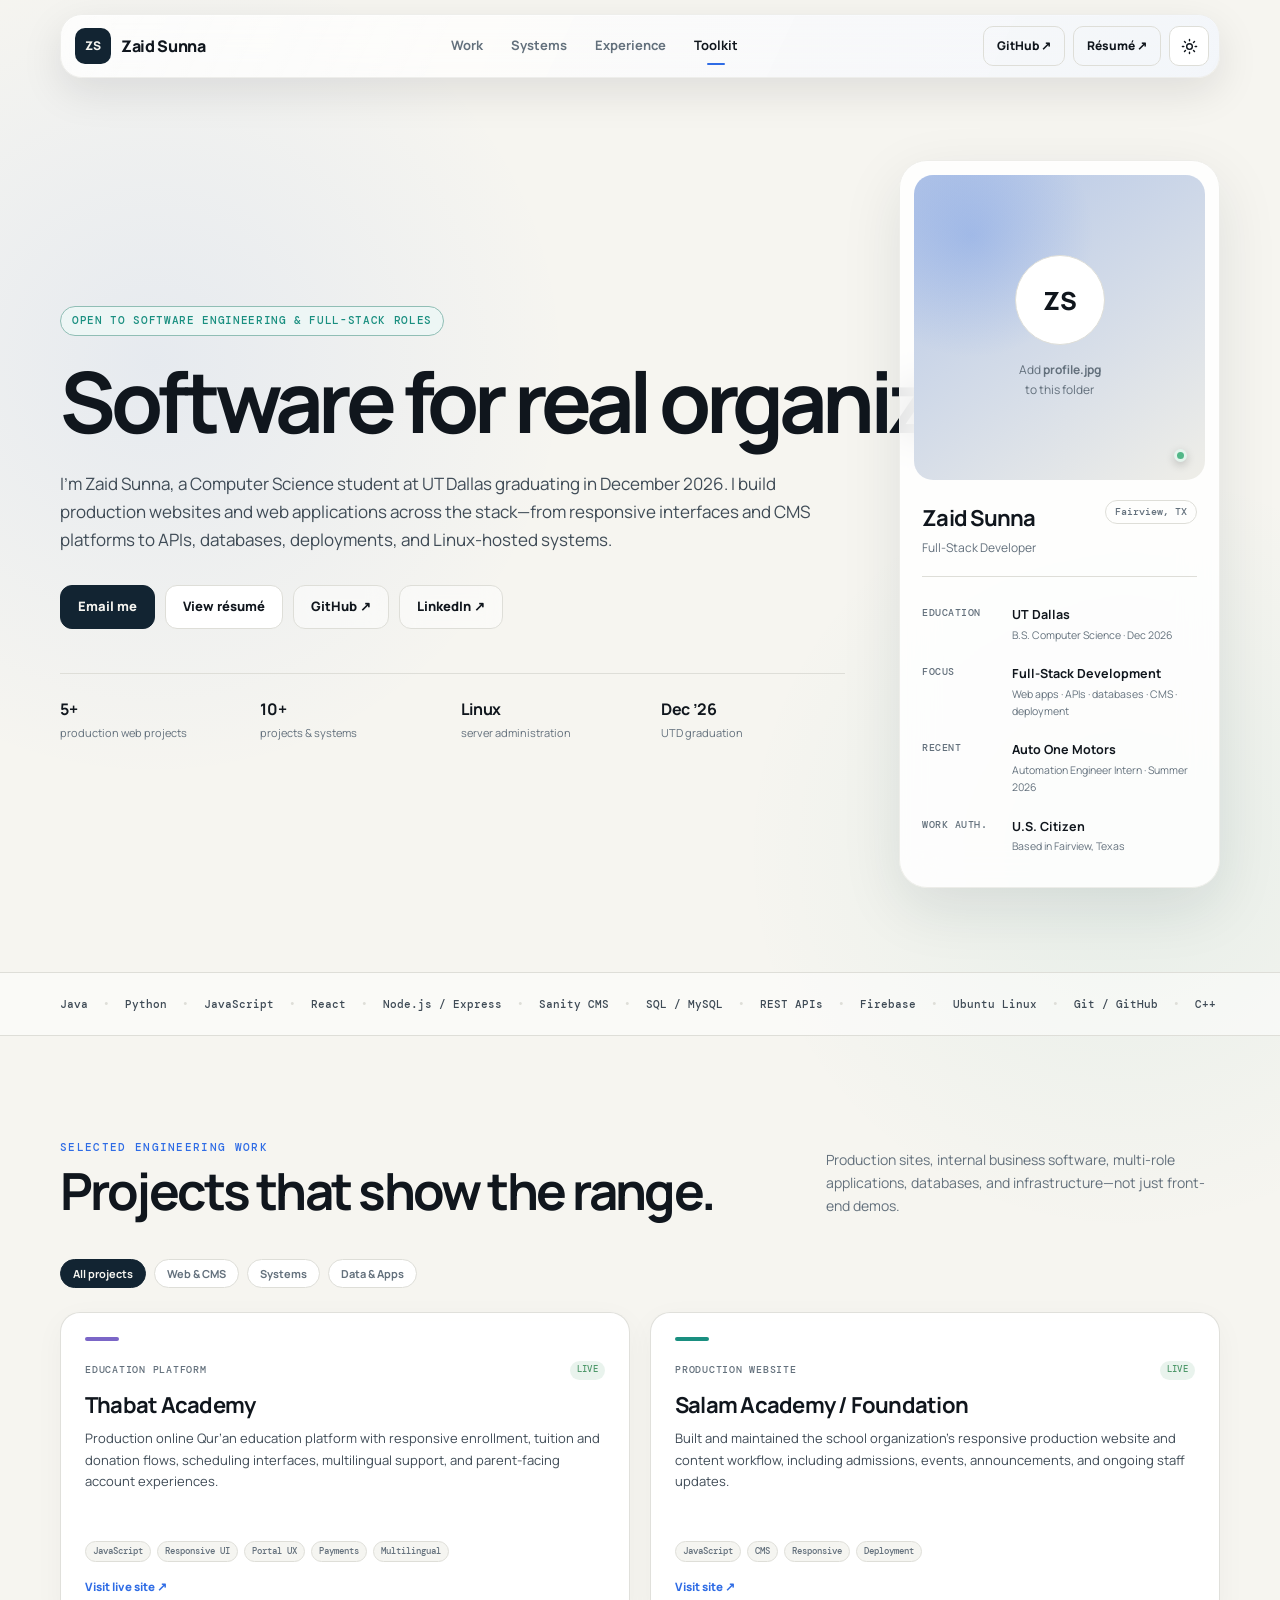
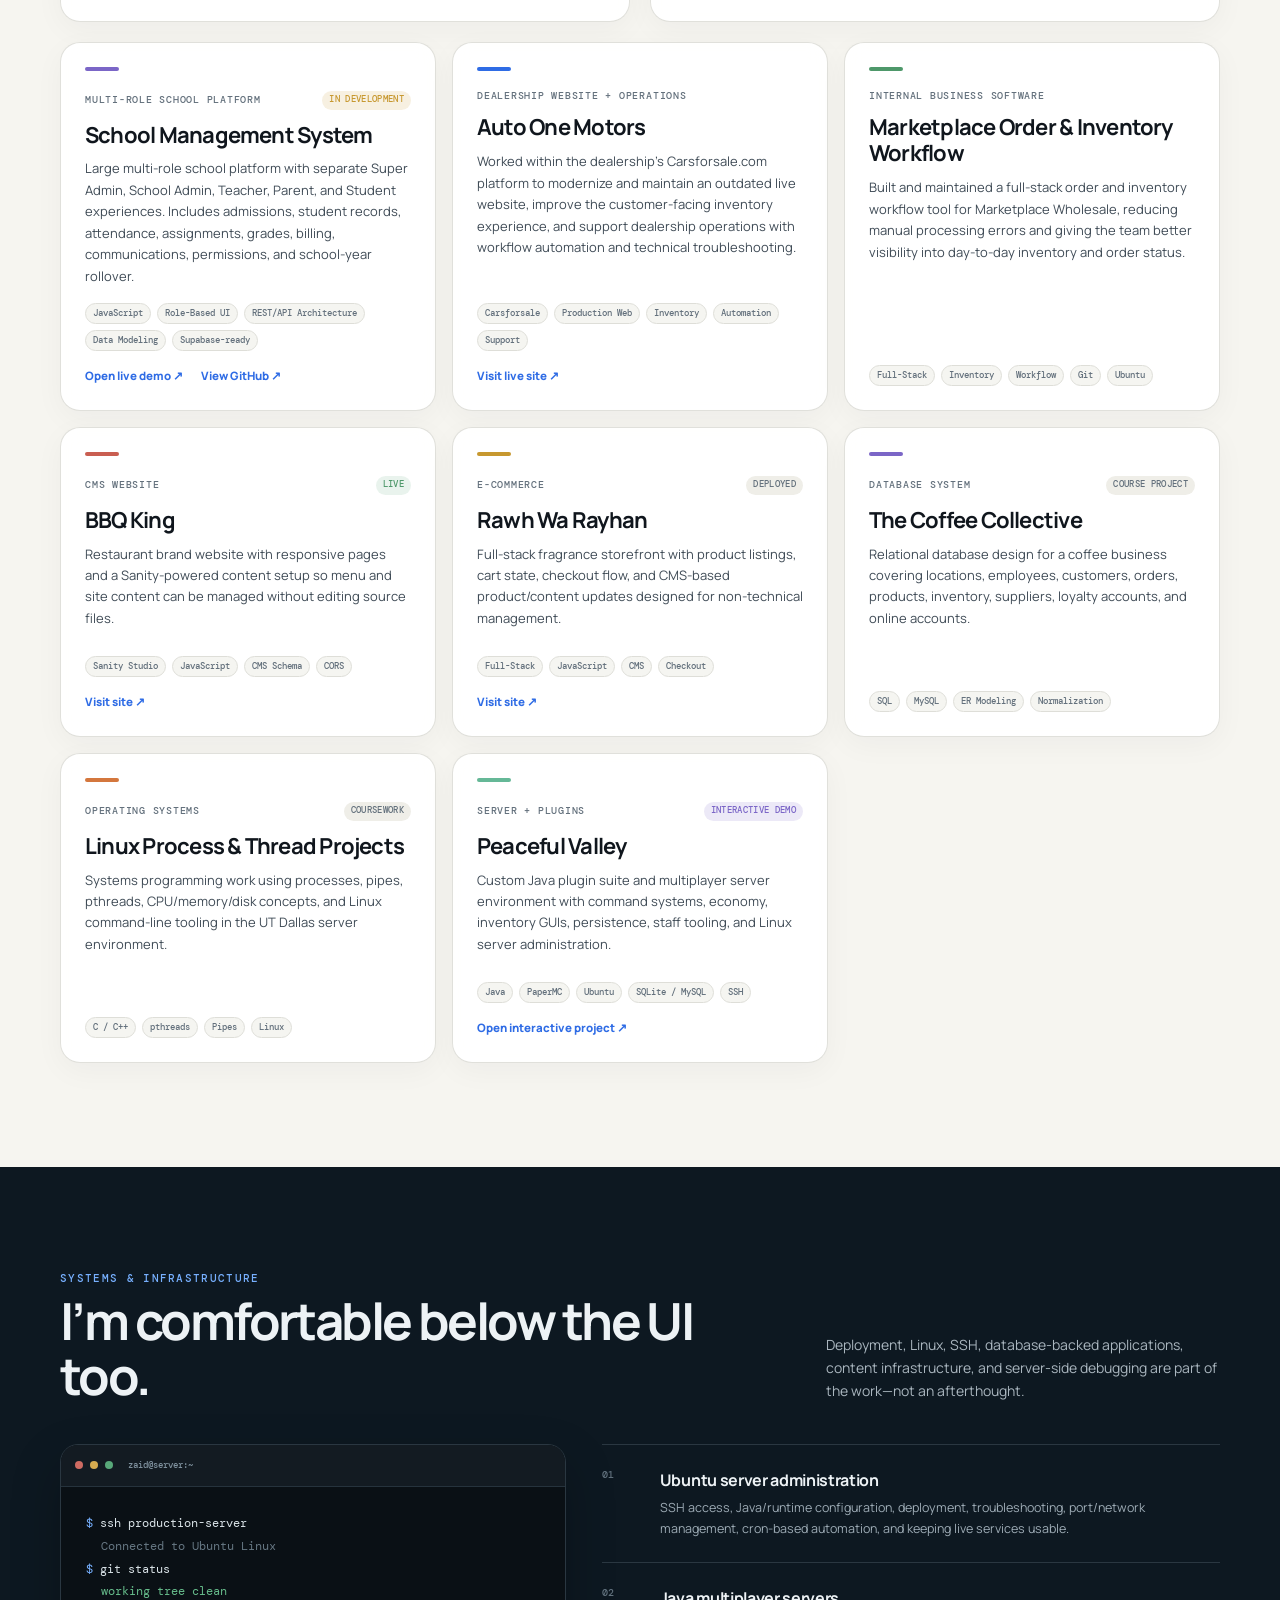
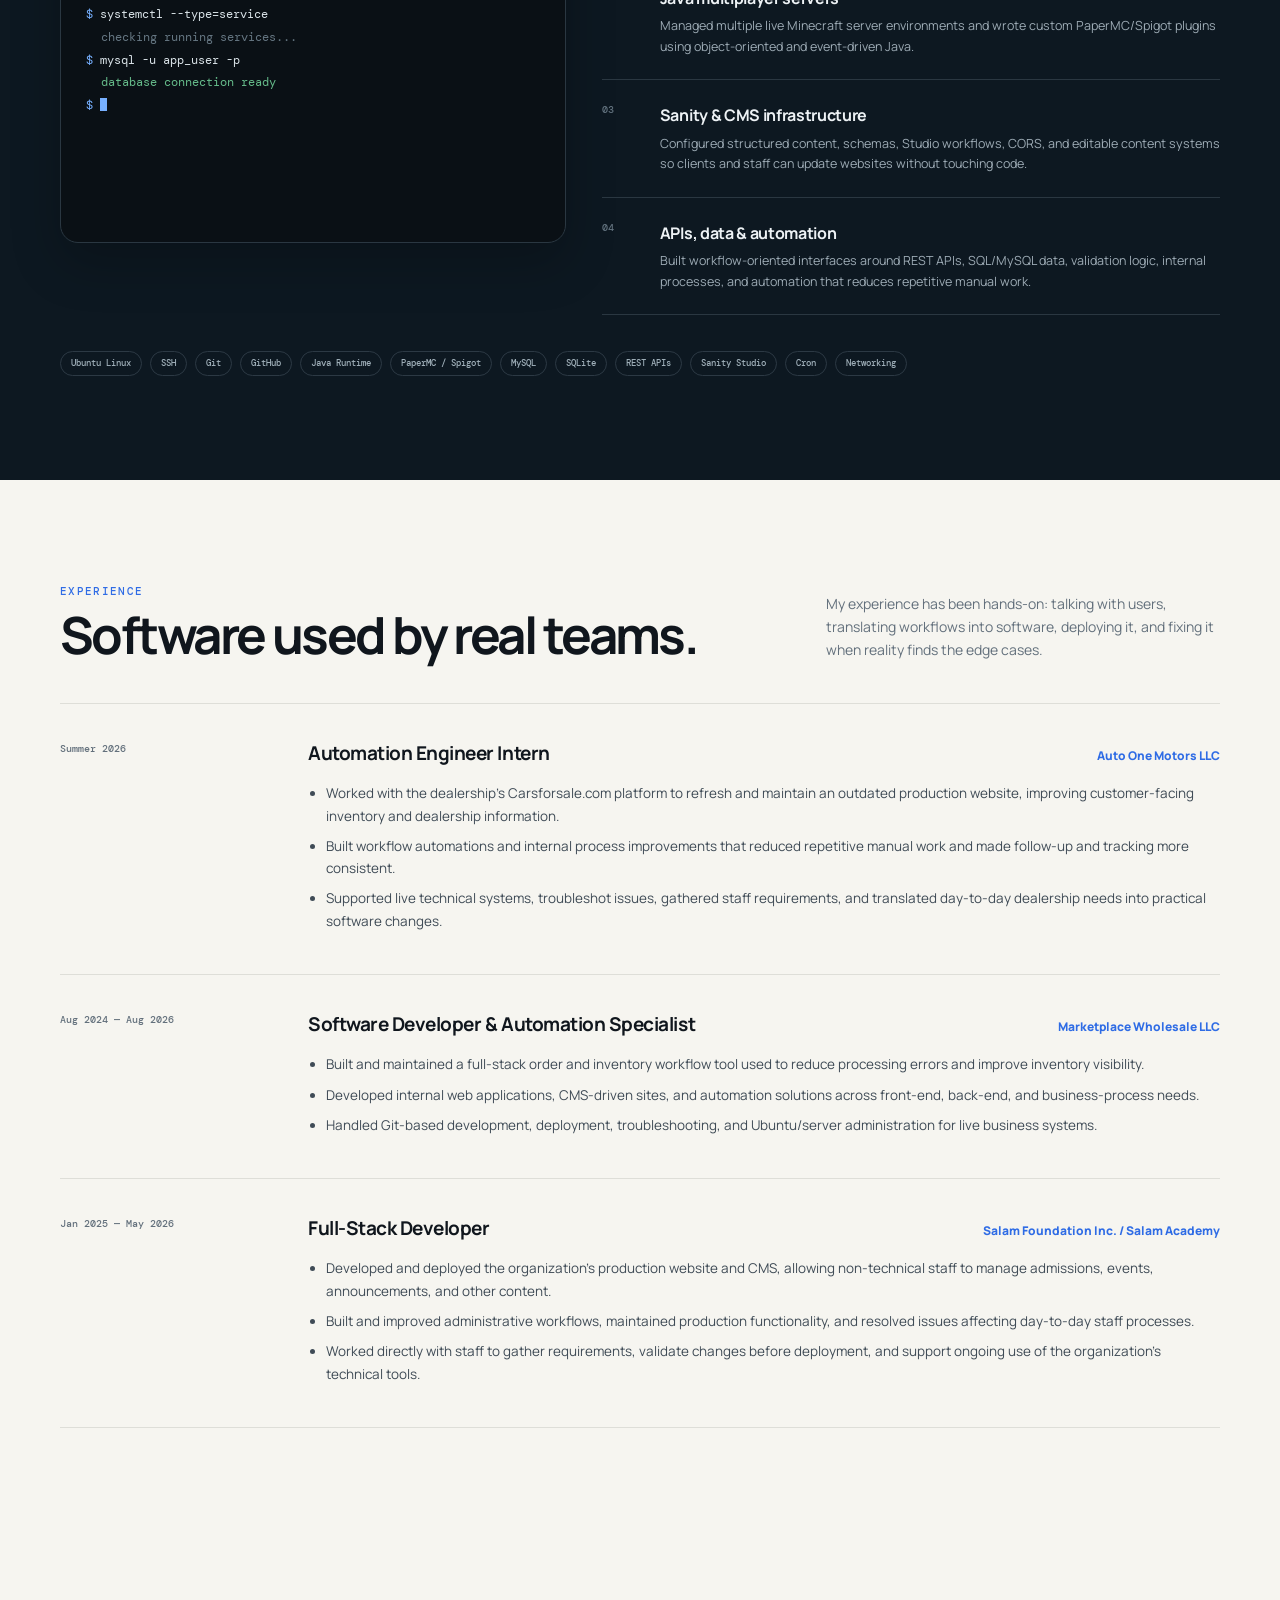
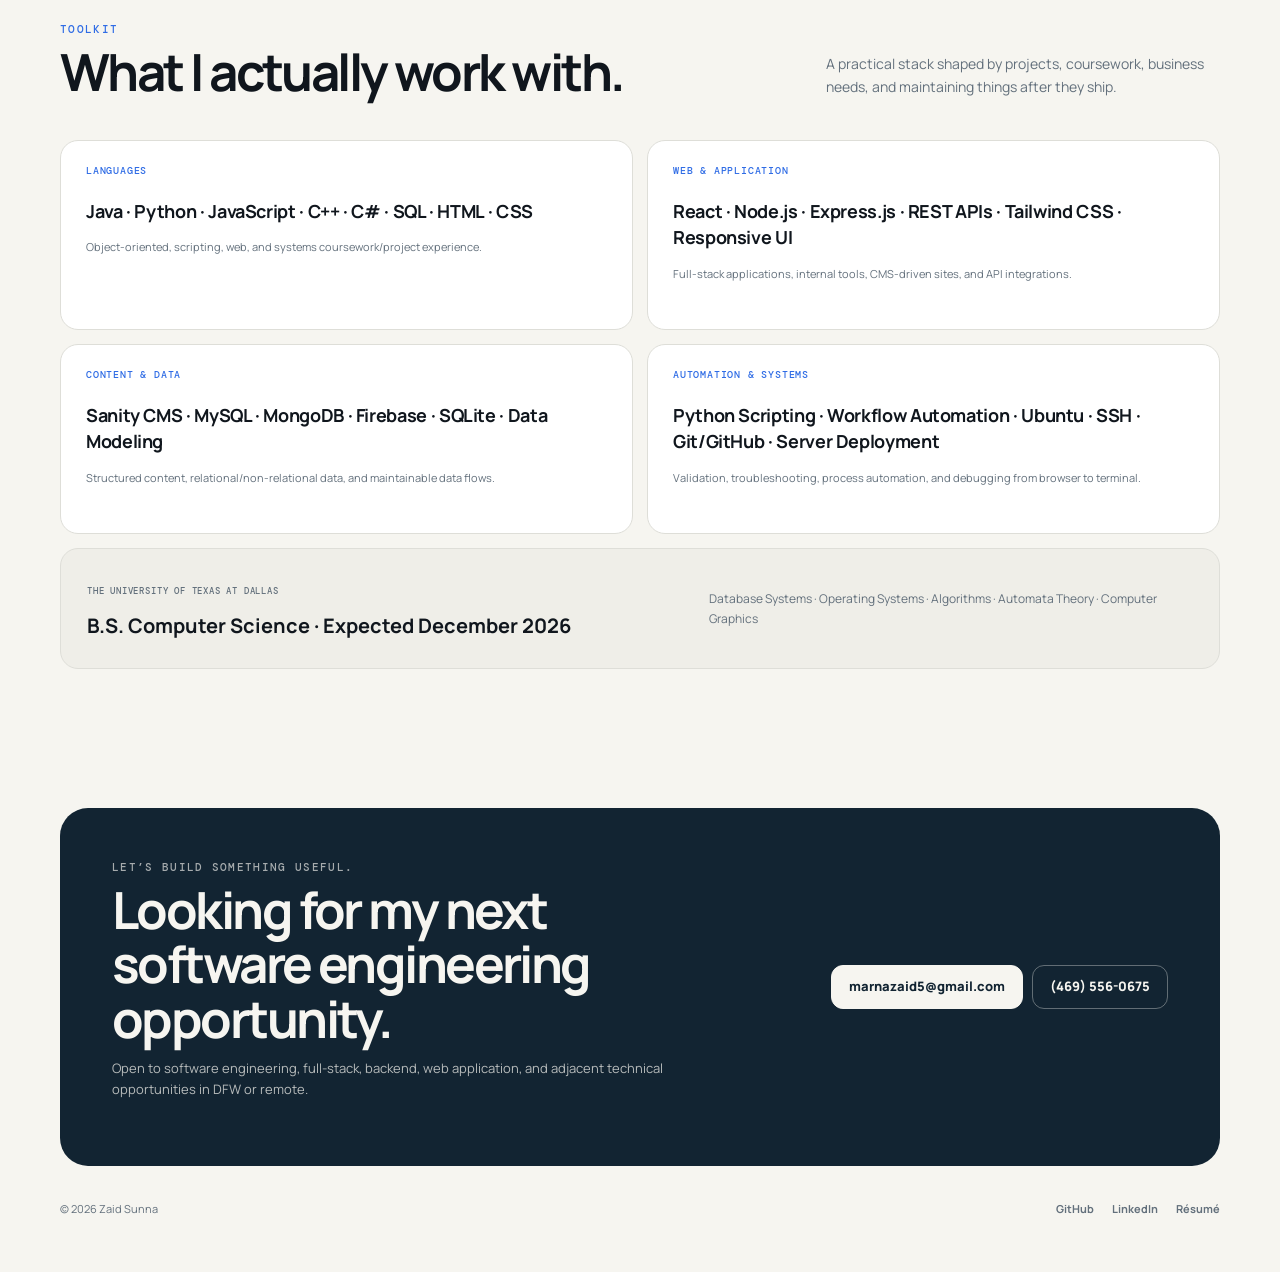
==== index.html @ 68e227d2 "Added pages" ====
<!DOCTYPE html>
<html lang="en">
<head>
  <meta charset="UTF-8">
  <meta name="viewport" content="width=device-width, initial-scale=1.0">
  <meta name="description" content="Portfolio of Zaid Sunna, a UT Dallas Computer Science student and full-stack developer building production websites, web applications, APIs, databases, and server-backed systems.">
  <meta name="theme-color" content="#0f1720">
  <title>Zaid Sunna — Full-Stack Developer</title>
  <link rel="icon" href="favicon.svg" type="image/svg+xml">

  <link rel="preconnect" href="https://fonts.googleapis.com">
  <link rel="preconnect" href="https://fonts.gstatic.com" crossorigin>
  <link href="https://fonts.googleapis.com/css2?family=DM+Mono:wght@400;500&family=Manrope:wght@400;500;600;700;800&display=swap" rel="stylesheet">
  <link rel="stylesheet" href="styles.css">

  <script>
    (function () {
      try {
        var savedTheme = localStorage.getItem('zaid-portfolio-theme');
        var theme = savedTheme || (window.matchMedia('(prefers-color-scheme: dark)').matches ? 'dark' : 'light');
        document.documentElement.setAttribute('data-theme', theme);
      } catch (e) {}
    })();
  </script>
</head>
<body>
  <a class="skip-link" href="#main">Skip to content</a>

  <nav class="site-nav" aria-label="Primary navigation">
    <div class="nav-shell">
      <a class="brand" href="#top" aria-label="Zaid Sunna home">
        <span class="brand-mark">ZS</span>
        <span>Zaid Sunna</span>
      </a>

      <div class="nav-links" id="navLinks">
        <a href="#work" data-section="work">Work</a>
        <a href="#systems" data-section="systems">Systems</a>
        <a href="#experience" data-section="experience">Experience</a>
        <a href="#toolkit" data-section="toolkit">Toolkit</a>
      </div>

      <div class="nav-actions">
        <a class="nav-github" href="https://github.com/ZaidSu" target="_blank" rel="noopener">GitHub ↗</a>
        <a class="nav-resume" href="Zaid_Sunna_Resume.pdf" target="_blank" rel="noopener">Résumé ↗</a>
        <button class="theme-toggle" id="themeToggle" aria-label="Toggle dark mode">
          <svg class="icon-sun" viewBox="0 0 24 24" aria-hidden="true"><circle cx="12" cy="12" r="4"></circle><path d="M12 2v2M12 20v2M4.93 4.93l1.41 1.41M17.66 17.66l1.41 1.41M2 12h2M20 12h2M4.93 19.07l1.41-1.41M17.66 6.34l1.41-1.41"></path></svg>
          <svg class="icon-moon" viewBox="0 0 24 24" aria-hidden="true"><path d="M21 12.79A9 9 0 1 1 11.21 3 7 7 0 0 0 21 12.79z"></path></svg>
        </button>
        <button class="menu-toggle" id="menuToggle" aria-label="Open menu" aria-expanded="false">
          <span></span><span></span><span></span>
        </button>
      </div>
    </div>

    <div class="mobile-menu" id="mobileMenu">
      <a href="#work">Work</a>
      <a href="#systems">Systems</a>
      <a href="#experience">Experience</a>
      <a href="#toolkit">Toolkit</a>
      <a href="https://github.com/ZaidSu" target="_blank" rel="noopener">GitHub ↗</a>
      <a href="Zaid_Sunna_Resume.pdf" target="_blank" rel="noopener">Résumé ↗</a>
    </div>
  </nav>

  <main id="main">
    <header class="hero page-shell" id="top">
      <div class="hero-copy">
        <div class="availability reveal">Open to software engineering &amp; full-stack roles</div>
        <h1 class="reveal hero-title-compact">Software for real organizations.</h1>
        <p class="hero-lead reveal">
          I’m Zaid Sunna, a Computer Science student at UT Dallas graduating in December 2026. I build production websites and web applications across the stack—from responsive interfaces and CMS platforms to APIs, databases, deployments, and Linux-hosted systems.
        </p>

        <div class="hero-actions reveal">
          <a class="button button-primary" href="mailto:marnazaid5@gmail.com">Email me</a>
          <a class="button" href="Zaid_Sunna_Resume.pdf" target="_blank" rel="noopener">View résumé</a>
          <a class="button button-quiet" href="https://github.com/ZaidSu" target="_blank" rel="noopener">GitHub ↗</a>
          <a class="button button-quiet" href="https://www.linkedin.com/in/zaid-sunna-9225b8255" target="_blank" rel="noopener">LinkedIn ↗</a>
        </div>

        <div class="hero-metrics reveal">
          <div><strong>5+</strong><span>production web projects</span></div>
          <div><strong>10+</strong><span>projects &amp; systems</span></div>
          <div><strong>Linux</strong><span>server administration</span></div>
          <div><strong>Dec ’26</strong><span>UTD graduation</span></div>
        </div>
      </div>

      <aside class="hero-card reveal-up" aria-label="Profile summary">
        <div class="profile-photo-wrap">
          <img class="profile-photo" src="profile.jpg" alt="Portrait of Zaid Sunna" onerror="this.style.display='none'; document.getElementById('photoPlaceholder').style.display='flex';">
          <div class="photo-placeholder" id="photoPlaceholder">
            <span class="photo-initials">ZS</span>
            <span>Add <strong>profile.jpg</strong><br>to this folder</span>
          </div>
          <span class="photo-status" aria-hidden="true"></span>
        </div>

        <div class="profile-meta">
          <div class="profile-name-row">
            <div>
              <h2>Zaid Sunna</h2>
              <p>Full-Stack Developer</p>
            </div>
            <span class="location-pill">Fairview, TX</span>
          </div>

          <div class="profile-rule"></div>

          <div class="profile-item">
            <span class="profile-label">Education</span>
            <div><strong>UT Dallas</strong><small>B.S. Computer Science · Dec 2026</small></div>
          </div>
          <div class="profile-item">
            <span class="profile-label">Focus</span>
            <div><strong>Full-Stack Development</strong><small>Web apps · APIs · databases · CMS · deployment</small></div>
          </div>
          <div class="profile-item">
            <span class="profile-label">Recent</span>
            <div><strong>Auto One Motors</strong><small>Automation Engineer Intern · Summer 2026</small></div>
          </div>
          <div class="profile-item">
            <span class="profile-label">Work auth.</span>
            <div><strong>U.S. Citizen</strong><small>Based in Fairview, Texas</small></div>
          </div>
        </div>
      </aside>
    </header>

    <section class="stack-strip" aria-label="Technical stack">
      <div class="stack-track">
        <span>Java</span><i>•</i><span>Python</span><i>•</i><span>JavaScript</span><i>•</i><span>React</span><i>•</i><span>Node.js / Express</span><i>•</i><span>Sanity CMS</span><i>•</i><span>SQL / MySQL</span><i>•</i><span>REST APIs</span><i>•</i><span>Firebase</span><i>•</i><span>Ubuntu Linux</span><i>•</i><span>Git / GitHub</span><i>•</i><span>C++</span>
      </div>
    </section>

    <section class="section page-shell" id="work">
      <div class="section-heading reveal">
        <div>
          <p class="eyebrow">Selected engineering work</p>
          <h2>Projects that show the range.</h2>
        </div>
        <p>Production sites, internal business software, multi-role applications, databases, and infrastructure—not just front-end demos.</p>
      </div>

      <div class="filter-row reveal" aria-label="Project filters">
        <button class="filter-button active" data-filter="all">All projects</button>
        <button class="filter-button" data-filter="web">Web &amp; CMS</button>
        <button class="filter-button" data-filter="systems">Systems</button>
        <button class="filter-button" data-filter="data">Data &amp; Apps</button>
      </div>

      <div class="featured-grid">
        <article class="project-card reveal-up" data-category="web data">
          <div class="card-accent accent-purple"></div>
          <div class="project-topline"><span class="project-type">EDUCATION PLATFORM</span><span class="status status-live">LIVE</span></div>
          <h3>Thabat Academy</h3>
          <p>Production online Qur’an education platform with responsive enrollment, tuition and donation flows, scheduling interfaces, multilingual support, and parent-facing account experiences.</p>
          <div class="project-tags"><span>JavaScript</span><span>Responsive UI</span><span>Portal UX</span><span>Payments</span><span>Multilingual</span></div>
          <a class="project-link" href="https://www.thabatacademy.com" target="_blank" rel="noopener">Visit live site ↗</a>
        </article>

        <article class="project-card reveal-up" data-category="web">
          <div class="card-accent accent-teal"></div>
          <div class="project-topline"><span class="project-type">PRODUCTION WEBSITE</span><span class="status status-live">LIVE</span></div>
          <h3>Salam Academy / Foundation</h3>
          <p>Built and maintained the school organization’s responsive production website and content workflow, including admissions, events, announcements, and ongoing staff updates.</p>
          <div class="project-tags"><span>JavaScript</span><span>CMS</span><span>Responsive</span><span>Deployment</span></div>
          <a class="project-link" href="https://www.salamfoundation.us" target="_blank" rel="noopener">Visit site ↗</a>
        </article>
      </div>

      <div class="project-grid" id="projectGrid">
        <article class="project-card reveal-up" data-category="web data">
          <div class="card-accent accent-purple"></div>
          <div class="project-topline"><span class="project-type">MULTI-ROLE SCHOOL PLATFORM</span><span class="status status-build">IN DEVELOPMENT</span></div>
          <h3>School Management System</h3>
          <p>Large multi-role school platform with separate Super Admin, School Admin, Teacher, Parent, and Student experiences. Includes admissions, student records, attendance, assignments, grades, billing, communications, permissions, and school-year rollover.</p>
          <div class="project-tags"><span>JavaScript</span><span>Role-Based UI</span><span>REST/API Architecture</span><span>Data Modeling</span><span>Supabase-ready</span></div>
          <div class="project-links-inline">
            <a class="project-link" href="https://sms-topaz-eight.vercel.app/#home" target="_blank" rel="noopener">Open live demo ↗</a>
            <a class="project-link" href="https://github.com/ZaidSu/SMS" target="_blank" rel="noopener">View GitHub ↗</a>
          </div>
        </article>

        <article class="project-card reveal-up" data-category="web data">
          <div class="card-accent accent-blue"></div>
          <div class="project-topline"><span class="project-type">DEALERSHIP WEBSITE + OPERATIONS</span></div>
          <h3>Auto One Motors</h3>
          <p>Worked within the dealership’s Carsforsale.com platform to modernize and maintain an outdated live website, improve the customer-facing inventory experience, and support dealership operations with workflow automation and technical troubleshooting.</p>
          <div class="project-tags"><span>Carsforsale</span><span>Production Web</span><span>Inventory</span><span>Automation</span><span>Support</span></div>
          <a class="project-link" href="https://www.autoonemotorstx.com/" target="_blank" rel="noopener">Visit live site ↗</a>
        </article>

        <article class="project-card reveal-up" data-category="web data systems">
          <div class="card-accent accent-green"></div>
          <div class="project-topline"><span class="project-type">INTERNAL BUSINESS SOFTWARE</span></div>
          <h3>Marketplace Order &amp; Inventory Workflow</h3>
          <p>Built and maintained a full-stack order and inventory workflow tool for Marketplace Wholesale, reducing manual processing errors and giving the team better visibility into day-to-day inventory and order status.</p>
          <div class="project-tags"><span>Full-Stack</span><span>Inventory</span><span>Workflow</span><span>Git</span><span>Ubuntu</span></div>
        </article>

        <article class="project-card reveal-up" data-category="web">
          <div class="card-accent accent-red"></div>
          <div class="project-topline"><span class="project-type">CMS WEBSITE</span><span class="status status-live">LIVE</span></div>
          <h3>BBQ King</h3>
          <p>Restaurant brand website with responsive pages and a Sanity-powered content setup so menu and site content can be managed without editing source files.</p>
          <div class="project-tags"><span>Sanity Studio</span><span>JavaScript</span><span>CMS Schema</span><span>CORS</span></div>
          <a class="project-link" href="https://www.bbqking.net" target="_blank" rel="noopener">Visit site ↗</a>
        </article>

        <article class="project-card reveal-up" data-category="web data">
          <div class="card-accent accent-gold"></div>
          <div class="project-topline"><span class="project-type">E-COMMERCE</span><span class="status">DEPLOYED</span></div>
          <h3>Rawh Wa Rayhan</h3>
          <p>Full-stack fragrance storefront with product listings, cart state, checkout flow, and CMS-based product/content updates designed for non-technical management.</p>
          <div class="project-tags"><span>Full-Stack</span><span>JavaScript</span><span>CMS</span><span>Checkout</span></div>
          <a class="project-link" href="https://www.rawhwarayhan.com" target="_blank" rel="noopener">Visit site ↗</a>
        </article>

        <article class="project-card reveal-up" data-category="data">
          <div class="card-accent accent-purple"></div>
          <div class="project-topline"><span class="project-type">DATABASE SYSTEM</span><span class="status">COURSE PROJECT</span></div>
          <h3>The Coffee Collective</h3>
          <p>Relational database design for a coffee business covering locations, employees, customers, orders, products, inventory, suppliers, loyalty accounts, and online accounts.</p>
          <div class="project-tags"><span>SQL</span><span>MySQL</span><span>ER Modeling</span><span>Normalization</span></div>
        </article>

        <article class="project-card reveal-up" data-category="systems">
          <div class="card-accent accent-orange"></div>
          <div class="project-topline"><span class="project-type">OPERATING SYSTEMS</span><span class="status">COURSEWORK</span></div>
          <h3>Linux Process &amp; Thread Projects</h3>
          <p>Systems programming work using processes, pipes, pthreads, CPU/memory/disk concepts, and Linux command-line tooling in the UT Dallas server environment.</p>
          <div class="project-tags"><span>C / C++</span><span>pthreads</span><span>Pipes</span><span>Linux</span></div>
        </article>

        <article class="project-card reveal-up" data-category="systems">
          <div class="card-accent accent-mint"></div>
          <div class="project-topline"><span class="project-type">SERVER + PLUGINS</span><span class="status status-demo">INTERACTIVE DEMO</span></div>
          <h3>Peaceful Valley</h3>
          <p>Custom Java plugin suite and multiplayer server environment with command systems, economy, inventory GUIs, persistence, staff tooling, and Linux server administration.</p>
          <div class="project-tags"><span>Java</span><span>PaperMC</span><span>Ubuntu</span><span>SQLite / MySQL</span><span>SSH</span></div>
          <a class="project-link" href="peaceful-valley.html">Open interactive project ↗</a>
        </article>
      </div>
    </section>

    <section class="section systems-section" id="systems">
      <div class="page-shell">
        <div class="section-heading inverse reveal">
          <div>
            <p class="eyebrow">Systems &amp; infrastructure</p>
            <h2>I’m comfortable below the UI too.</h2>
          </div>
          <p>Deployment, Linux, SSH, database-backed applications, content infrastructure, and server-side debugging are part of the work—not an afterthought.</p>
        </div>

        <div class="systems-layout">
          <div class="terminal-card reveal-up" aria-label="Example server workflow">
            <div class="terminal-top"><span></span><span></span><span></span><b>zaid@server:~</b></div>
            <div class="terminal-body">
              <p><em>$</em> ssh production-server</p>
              <p class="terminal-dim">Connected to Ubuntu Linux</p>
              <p><em>$</em> git status</p>
              <p class="terminal-good">working tree clean</p>
              <p><em>$</em> systemctl --type=service</p>
              <p class="terminal-dim">checking running services...</p>
              <p><em>$</em> mysql -u app_user -p</p>
              <p class="terminal-good">database connection ready</p>
              <p><em>$</em> <span class="cursor"></span></p>
            </div>
          </div>

          <div class="system-list">
            <article class="system-row reveal-up">
              <span class="system-number">01</span>
              <div><h3>Ubuntu server administration</h3><p>SSH access, Java/runtime configuration, deployment, troubleshooting, port/network management, cron-based automation, and keeping live services usable.</p></div>
            </article>
            <article class="system-row reveal-up">
              <span class="system-number">02</span>
              <div><h3>Java multiplayer servers</h3><p>Managed multiple live Minecraft server environments and wrote custom PaperMC/Spigot plugins using object-oriented and event-driven Java.</p></div>
            </article>
            <article class="system-row reveal-up">
              <span class="system-number">03</span>
              <div><h3>Sanity &amp; CMS infrastructure</h3><p>Configured structured content, schemas, Studio workflows, CORS, and editable content systems so clients and staff can update websites without touching code.</p></div>
            </article>
            <article class="system-row reveal-up">
              <span class="system-number">04</span>
              <div><h3>APIs, data &amp; automation</h3><p>Built workflow-oriented interfaces around REST APIs, SQL/MySQL data, validation logic, internal processes, and automation that reduces repetitive manual work.</p></div>
            </article>
          </div>
        </div>

        <div class="server-chips reveal">
          <span>Ubuntu Linux</span><span>SSH</span><span>Git</span><span>GitHub</span><span>Java Runtime</span><span>PaperMC / Spigot</span><span>MySQL</span><span>SQLite</span><span>REST APIs</span><span>Sanity Studio</span><span>Cron</span><span>Networking</span>
        </div>
      </div>
    </section>

    <section class="section page-shell" id="experience">
      <div class="section-heading reveal">
        <div>
          <p class="eyebrow">Experience</p>
          <h2>Software used by real teams.</h2>
        </div>
        <p>My experience has been hands-on: talking with users, translating workflows into software, deploying it, and fixing it when reality finds the edge cases.</p>
      </div>

      <div class="timeline">
        <article class="timeline-item reveal-up">
          <div class="timeline-date">Summer 2026</div>
          <div class="timeline-content">
            <div class="timeline-head"><h3>Automation Engineer Intern</h3><span>Auto One Motors LLC</span></div>
            <ul>
              <li>Worked with the dealership’s Carsforsale.com platform to refresh and maintain an outdated production website, improving customer-facing inventory and dealership information.</li>
              <li>Built workflow automations and internal process improvements that reduced repetitive manual work and made follow-up and tracking more consistent.</li>
              <li>Supported live technical systems, troubleshot issues, gathered staff requirements, and translated day-to-day dealership needs into practical software changes.</li>
            </ul>
          </div>
        </article>

        <article class="timeline-item reveal-up">
          <div class="timeline-date">Aug 2024 — Aug 2026</div>
          <div class="timeline-content">
            <div class="timeline-head"><h3>Software Developer &amp; Automation Specialist</h3><span>Marketplace Wholesale LLC</span></div>
            <ul>
              <li>Built and maintained a full-stack order and inventory workflow tool used to reduce processing errors and improve inventory visibility.</li>
              <li>Developed internal web applications, CMS-driven sites, and automation solutions across front-end, back-end, and business-process needs.</li>
              <li>Handled Git-based development, deployment, troubleshooting, and Ubuntu/server administration for live business systems.</li>
            </ul>
          </div>
        </article>

        <article class="timeline-item reveal-up">
          <div class="timeline-date">Jan 2025 — May 2026</div>
          <div class="timeline-content">
            <div class="timeline-head"><h3>Full-Stack Developer</h3><span>Salam Foundation Inc. / Salam Academy</span></div>
            <ul>
              <li>Developed and deployed the organization’s production website and CMS, allowing non-technical staff to manage admissions, events, announcements, and other content.</li>
              <li>Built and improved administrative workflows, maintained production functionality, and resolved issues affecting day-to-day staff processes.</li>
              <li>Worked directly with staff to gather requirements, validate changes before deployment, and support ongoing use of the organization’s technical tools.</li>
            </ul>
          </div>
        </article>
      </div>
    </section>

    <section class="section toolkit-section page-shell" id="toolkit">
      <div class="section-heading reveal">
        <div>
          <p class="eyebrow">Toolkit</p>
          <h2>What I actually work with.</h2>
        </div>
        <p>A practical stack shaped by projects, coursework, business needs, and maintaining things after they ship.</p>
      </div>

      <div class="toolkit-grid">
        <article class="toolkit-card reveal-up">
          <p>Languages</p>
          <h3>Java · Python · JavaScript · C++ · C# · SQL · HTML · CSS</h3>
          <small>Object-oriented, scripting, web, and systems coursework/project experience.</small>
        </article>
        <article class="toolkit-card reveal-up">
          <p>Web &amp; application</p>
          <h3>React · Node.js · Express.js · REST APIs · Tailwind CSS · Responsive UI</h3>
          <small>Full-stack applications, internal tools, CMS-driven sites, and API integrations.</small>
        </article>
        <article class="toolkit-card reveal-up">
          <p>Content &amp; data</p>
          <h3>Sanity CMS · MySQL · MongoDB · Firebase · SQLite · Data Modeling</h3>
          <small>Structured content, relational/non-relational data, and maintainable data flows.</small>
        </article>
        <article class="toolkit-card reveal-up">
          <p>Automation &amp; systems</p>
          <h3>Python Scripting · Workflow Automation · Ubuntu · SSH · Git/GitHub · Server Deployment</h3>
          <small>Validation, troubleshooting, process automation, and debugging from browser to terminal.</small>
        </article>
      </div>

      <div class="education-band reveal-up">
        <div>
          <span class="education-kicker">THE UNIVERSITY OF TEXAS AT DALLAS</span>
          <h3>B.S. Computer Science · Expected December 2026</h3>
        </div>
        <p>Database Systems · Operating Systems · Algorithms · Automata Theory · Computer Graphics</p>
      </div>
    </section>

    <section class="contact-section">
      <div class="page-shell contact-shell reveal-up">
        <div>
          <p class="eyebrow">Let’s build something useful.</p>
          <h2>Looking for my next software engineering opportunity.</h2>
          <p>Open to software engineering, full-stack, backend, web application, and adjacent technical opportunities in DFW or remote.</p>
        </div>
        <div class="contact-actions">
          <a class="button button-light" href="mailto:marnazaid5@gmail.com">marnazaid5@gmail.com</a>
          <a class="button button-outline-light" href="tel:+14695560675">(469) 556-0675</a>
        </div>
      </div>
    </section>
  </main>

  <footer class="site-footer page-shell">
    <span>© <span id="currentYear">2026</span> Zaid Sunna</span>
    <div>
      <a href="https://github.com/ZaidSu" target="_blank" rel="noopener">GitHub</a>
      <a href="https://www.linkedin.com/in/zaid-sunna-9225b8255" target="_blank" rel="noopener">LinkedIn</a>
      <a href="Zaid_Sunna_Resume.pdf" target="_blank" rel="noopener">Résumé</a>
    </div>
  </footer>

  <script src="script.js"></script>
</body>
</html>
---- styles.css ----
:root {
  --bg: #f6f5f0;
  --surface: #ffffff;
  --surface-soft: #efeee8;
  --ink: #10161d;
  --muted: #63707c;
  --muted-strong: #3f4b56;
  --line: #deded8;
  --navy: #122432;
  --navy-2: #0d1821;
  --blue: #2f6ce5;
  --teal: #1a8f80;
  --gold: #c7982f;
  --red: #c95e51;
  --purple: #7b66c7;
  --green: #4e986a;
  --orange: #d4773d;
  --mint: #65b897;
  --shadow: 0 20px 60px rgba(18, 36, 50, .10);
  --max: 1160px;
  --radius: 24px;
}

[data-theme="dark"] {
  --bg: #0d1116;
  --surface: #141b22;
  --surface-soft: #1b242d;
  --ink: #f0f3f4;
  --muted: #97a3ad;
  --muted-strong: #c3ccd3;
  --line: #29343e;
  --navy: #dce8ee;
  --navy-2: #080c10;
  --blue: #75a0ff;
  --teal: #54c6b4;
  --gold: #e5bc61;
  --red: #eb887d;
  --purple: #a591ef;
  --green: #78c48f;
  --orange: #ee9d6b;
  --mint: #81c8ac;
  --shadow: 0 22px 60px rgba(0, 0, 0, .30);
}

* { box-sizing: border-box; }
html { scroll-behavior: smooth; }
body {
  margin: 0;
  background:
    radial-gradient(circle at 12% 6%, color-mix(in srgb, var(--blue) 8%, transparent), transparent 26rem),
    radial-gradient(circle at 88% 14%, color-mix(in srgb, var(--teal) 7%, transparent), transparent 24rem),
    var(--bg);
  color: var(--ink);
  font-family: 'Manrope', sans-serif;
  line-height: 1.65;
  -webkit-font-smoothing: antialiased;
  overflow-x: hidden;
  transition: background .25s ease, color .25s ease;
}

button, input, textarea, select { font: inherit; }
a { color: inherit; text-decoration: none; }
img { max-width: 100%; display: block; }
button { color: inherit; }

.skip-link {
  position: fixed;
  top: 10px;
  left: 10px;
  z-index: 999;
  transform: translateY(-150%);
  background: var(--ink);
  color: var(--bg);
  padding: 10px 14px;
  border-radius: 10px;
}
.skip-link:focus { transform: translateY(0); }

.page-shell {
  width: min(calc(100% - 40px), var(--max));
  margin: 0 auto;
}

.reveal,
.reveal-up {
  opacity: 0;
  transform: translateY(18px);
  transition: opacity .65s ease, transform .65s cubic-bezier(.2,.7,.2,1);
}
.reveal-up { transform: translateY(34px); }
.reveal.in,
.reveal-up.in { opacity: 1; transform: translateY(0); }

.site-nav {
  position: sticky;
  top: 0;
  z-index: 100;
  padding: 14px 20px 0;
  pointer-events: none;
}
.nav-shell {
  width: min(100%, var(--max));
  margin: 0 auto;
  min-height: 64px;
  padding: 8px 10px 8px 14px;
  display: flex;
  align-items: center;
  justify-content: space-between;
  gap: 22px;
  position: relative;
  overflow: hidden;
  background: color-mix(in srgb, var(--surface) 72%, transparent);
  border: 1px solid color-mix(in srgb, var(--surface) 48%, var(--line));
  box-shadow: 0 14px 42px rgba(15, 23, 32, .10), inset 0 1px 0 color-mix(in srgb, #fff 48%, transparent);
  border-radius: 22px;
  -webkit-backdrop-filter: blur(22px) saturate(160%);
  backdrop-filter: blur(22px) saturate(160%);
  pointer-events: auto;
}
.nav-shell::before {
  content: '';
  position: absolute;
  inset: 0;
  pointer-events: none;
  background: linear-gradient(115deg, color-mix(in srgb, #fff 24%, transparent), transparent 34%, color-mix(in srgb, var(--blue) 5%, transparent));
}
.brand {
  position: relative;
  z-index: 1;
  display: inline-flex;
  align-items: center;
  gap: 10px;
  font-weight: 800;
  letter-spacing: -.02em;
  white-space: nowrap;
}
.brand-mark {
  width: 36px;
  height: 36px;
  border-radius: 10px;
  display: grid;
  place-items: center;
  background: var(--navy);
  color: var(--bg);
  font-size: 12px;
  letter-spacing: .04em;
}
.nav-links { position: relative; z-index: 1; display: flex; align-items: center; gap: 28px; }
.nav-links a {
  position: relative;
  font-size: 13px;
  font-weight: 700;
  color: var(--muted);
  transition: color .2s ease;
}
.nav-links a::after {
  content: '';
  position: absolute;
  left: 0;
  right: 0;
  bottom: -8px;
  margin: auto;
  width: 0;
  height: 2px;
  border-radius: 999px;
  background: var(--blue);
  transition: width .2s ease;
}
.nav-links a:hover,
.nav-links a.active { color: var(--ink); }
.nav-links a.active::after { width: 18px; }
.nav-actions { position: relative; z-index: 1; display: flex; align-items: center; gap: 8px; }
.nav-github,
.nav-resume {
  font-size: 12px;
  font-weight: 800;
  padding: 9px 13px;
  border: 1px solid var(--line);
  border-radius: 10px;
}
.theme-toggle,
.menu-toggle {
  width: 40px;
  height: 40px;
  border: 1px solid var(--line);
  background: var(--surface);
  border-radius: 10px;
  display: grid;
  place-items: center;
  cursor: pointer;
}
.theme-toggle svg {
  width: 17px;
  height: 17px;
  fill: none;
  stroke: currentColor;
  stroke-width: 2;
  stroke-linecap: round;
  stroke-linejoin: round;
}
.icon-moon { display: none; }
[data-theme="dark"] .icon-sun { display: none; }
[data-theme="dark"] .icon-moon { display: block; }
.menu-toggle { display: none; gap: 4px; align-content: center; }
.menu-toggle span {
  display: block;
  width: 17px;
  height: 2px;
  border-radius: 2px;
  background: var(--ink);
  transition: transform .2s ease, opacity .2s ease;
}
.menu-toggle.open span:nth-child(1) { transform: translateY(6px) rotate(45deg); }
.menu-toggle.open span:nth-child(2) { opacity: 0; }
.menu-toggle.open span:nth-child(3) { transform: translateY(-6px) rotate(-45deg); }
.mobile-menu {
  display: none;
  width: min(100%, var(--max));
  margin: 8px auto 0;
  background: var(--surface);
  border: 1px solid var(--line);
  border-radius: 16px;
  box-shadow: var(--shadow);
  overflow: hidden;
  pointer-events: auto;
}
.mobile-menu.open { display: block; }
.mobile-menu a { display: block; padding: 13px 18px; border-bottom: 1px solid var(--line); font-weight: 700; font-size: 14px; }
.mobile-menu a:last-child { border-bottom: 0; }

.hero {
  min-height: 690px;
  padding-top: 82px;
  padding-bottom: 84px;
  display: grid;
  grid-template-columns: minmax(0, 1.22fr) minmax(320px, .78fr);
  gap: 72px;
  align-items: center;
}
.availability {
  width: fit-content;
  padding: 7px 11px;
  border-radius: 999px;
  border: 1px solid color-mix(in srgb, var(--teal) 40%, var(--line));
  background: color-mix(in srgb, var(--teal) 8%, var(--surface));
  color: var(--teal);
  font: 500 11px/1.2 'DM Mono', monospace;
  text-transform: uppercase;
  letter-spacing: .06em;
  margin-bottom: 24px;
}
.hero h1 {
  margin: 0;
  font-size: clamp(3.15rem, 6.6vw, 5.75rem);
  line-height: .98;
  letter-spacing: -.065em;
  max-width: 900px;
}
.hero h1 span { color: var(--muted); font-weight: 600; }
.hero-lead {
  max-width: 760px;
  margin: 28px 0 0;
  font-size: 17px;
  color: var(--muted-strong);
}
.hero-actions { display: flex; flex-wrap: wrap; gap: 10px; margin-top: 30px; }
.button {
  min-height: 44px;
  padding: 10px 17px;
  display: inline-flex;
  align-items: center;
  justify-content: center;
  gap: 8px;
  border: 1px solid var(--line);
  border-radius: 12px;
  background: var(--surface);
  font-size: 13px;
  font-weight: 800;
  transition: transform .18s ease, box-shadow .18s ease, border-color .18s ease;
}
.button:hover { transform: translateY(-2px); box-shadow: 0 10px 22px rgba(18,36,50,.10); border-color: var(--muted); }
.button-primary { background: var(--navy); border-color: var(--navy); color: var(--bg); }
.button-quiet { background: color-mix(in srgb, var(--surface) 48%, transparent); backdrop-filter: blur(10px); }
.hero-metrics {
  margin-top: 44px;
  display: grid;
  grid-template-columns: repeat(4, 1fr);
  gap: 16px;
  padding-top: 22px;
  border-top: 1px solid var(--line);
}
.hero-metrics div { min-width: 0; }
.hero-metrics strong { display: block; font-size: 16px; letter-spacing: -.02em; }
.hero-metrics span { display: block; margin-top: 2px; color: var(--muted); font-size: 11px; }

.hero-card {
  background: color-mix(in srgb, var(--surface) 86%, transparent);
  border: 1px solid color-mix(in srgb, var(--surface) 44%, var(--line));
  border-radius: 28px;
  padding: 14px;
  box-shadow: var(--shadow), inset 0 1px 0 color-mix(in srgb, #fff 34%, transparent);
  -webkit-backdrop-filter: blur(18px);
  backdrop-filter: blur(18px);
}
.profile-photo-wrap {
  position: relative;
  height: 305px;
  overflow: hidden;
  border-radius: 19px;
  background:
    radial-gradient(circle at 20% 20%, rgba(47,108,229,.22), transparent 36%),
    linear-gradient(145deg, color-mix(in srgb, var(--surface-soft) 70%, var(--blue)), var(--surface-soft));
}
.profile-photo { width: 100%; height: 100%; object-fit: cover; object-position: center; }
.photo-placeholder {
  position: absolute;
  inset: 0;
  display: none;
  flex-direction: column;
  align-items: center;
  justify-content: center;
  gap: 15px;
  color: var(--muted);
  font-size: 12px;
  text-align: center;
}
.photo-initials {
  width: 90px;
  height: 90px;
  display: grid;
  place-items: center;
  border-radius: 50%;
  background: var(--surface);
  border: 1px solid var(--line);
  color: var(--ink);
  font-size: 25px;
  font-weight: 800;
}
.photo-status {
  position: absolute;
  right: 18px;
  bottom: 18px;
  width: 13px;
  height: 13px;
  border-radius: 50%;
  background: #52b788;
  border: 3px solid rgba(255,255,255,.85);
  box-shadow: 0 3px 10px rgba(0,0,0,.2);
}
.profile-meta { padding: 20px 8px 8px; }
.profile-name-row { display: flex; justify-content: space-between; align-items: flex-start; gap: 10px; }
.profile-name-row h2 { margin: 0; font-size: 22px; letter-spacing: -.035em; }
.profile-name-row p { margin: 2px 0 0; color: var(--muted); font-size: 12px; }
.location-pill { padding: 6px 9px; border: 1px solid var(--line); border-radius: 999px; font: 500 10px/1 'DM Mono', monospace; color: var(--muted); white-space: nowrap; }
.profile-rule { height: 1px; background: var(--line); margin: 18px 0; }
.profile-item { display: grid; grid-template-columns: 78px 1fr; gap: 12px; padding: 10px 0; }
.profile-label { font: 500 10px/1.5 'DM Mono', monospace; text-transform: uppercase; letter-spacing: .05em; color: var(--muted); }
.profile-item strong { display: block; font-size: 12.5px; }
.profile-item small { display: block; margin-top: 1px; color: var(--muted); font-size: 10.5px; }

.stack-strip {
  border-top: 1px solid var(--line);
  border-bottom: 1px solid var(--line);
  background: color-mix(in srgb, var(--surface) 45%, transparent);
  overflow: hidden;
}
.stack-track {
  width: min(calc(100% - 40px), var(--max));
  margin: 0 auto;
  min-height: 62px;
  display: flex;
  align-items: center;
  gap: 15px;
  white-space: nowrap;
  overflow-x: auto;
  scrollbar-width: none;
  font: 500 11px/1 'DM Mono', monospace;
  color: var(--muted-strong);
}
.stack-track::-webkit-scrollbar { display: none; }
.stack-track i { color: var(--line); font-style: normal; }

.section { padding: 104px 0; }
.section-heading {
  display: grid;
  grid-template-columns: 1fr minmax(300px, .55fr);
  align-items: end;
  gap: 50px;
  margin-bottom: 42px;
}
.eyebrow {
  margin: 0 0 8px;
  font: 500 11px/1.3 'DM Mono', monospace;
  text-transform: uppercase;
  letter-spacing: .12em;
  color: var(--blue);
}
.section-heading h2,
.contact-shell h2 {
  margin: 0;
  font-size: clamp(2rem, 4vw, 3.4rem);
  line-height: 1.06;
  letter-spacing: -.05em;
}
.section-heading > p { margin: 0; color: var(--muted); font-size: 14px; }

.filter-row { display: flex; flex-wrap: wrap; gap: 8px; margin-bottom: 24px; }
.filter-button {
  border: 1px solid var(--line);
  background: var(--surface);
  color: var(--muted);
  border-radius: 999px;
  padding: 8px 12px;
  font: 700 11px/1 'Manrope', sans-serif;
  cursor: pointer;
}
.filter-button:hover,
.filter-button.active { background: var(--navy); border-color: var(--navy); color: var(--bg); }

.featured-grid { display: grid; grid-template-columns: 1fr 1fr; gap: 20px; margin-bottom: 20px; }
.project-grid { display: grid; grid-template-columns: repeat(3, 1fr); gap: 16px; }
.project-card {
  position: relative;
  min-height: 310px;
  padding: 24px;
  background: color-mix(in srgb, var(--surface) 94%, transparent);
  border: 1px solid color-mix(in srgb, var(--line) 92%, transparent);
  border-radius: 20px;
  -webkit-backdrop-filter: blur(10px);
  backdrop-filter: blur(10px);
  display: flex;
  flex-direction: column;
  box-shadow: 0 8px 30px rgba(18,36,50,.04);
  transition: transform .2s ease, border-color .2s ease, box-shadow .2s ease;
  overflow: hidden;
}
.project-card:hover { transform: translateY(-4px); border-color: color-mix(in srgb, var(--blue) 32%, var(--line)); box-shadow: var(--shadow); }
.project-card.hidden { display: none; }
.project-card-large { min-height: 560px; padding: 0; }
.project-visual { height: 285px; padding: 30px; overflow: hidden; }
.project-body { padding: 25px 27px 28px; display: flex; flex-direction: column; flex: 1; }
.project-topline { display: flex; align-items: center; justify-content: space-between; gap: 10px; margin-bottom: 13px; }
.project-type { font: 500 9.5px/1.2 'DM Mono', monospace; letter-spacing: .08em; color: var(--muted); }
.status { padding: 5px 7px; border-radius: 999px; background: var(--surface-soft); font: 500 8.5px/1 'DM Mono', monospace; letter-spacing: .04em; color: var(--muted); white-space: nowrap; }
.status-live { background: color-mix(in srgb, var(--green) 12%, transparent); color: var(--green); }
.status-build { background: color-mix(in srgb, var(--gold) 14%, transparent); color: var(--gold); }
.status-demo { background: color-mix(in srgb, var(--purple) 14%, transparent); color: var(--purple); }
.project-card h3 { margin: 0 0 10px; font-size: 22px; line-height: 1.18; letter-spacing: -.035em; }
.project-card-large h3 { font-size: 27px; }
.project-card p { margin: 0 0 16px; color: var(--muted-strong); font-size: 13px; }
.project-tags { display: flex; flex-wrap: wrap; gap: 6px; margin-top: auto; }
.project-tags span {
  border: 1px solid var(--line);
  border-radius: 999px;
  padding: 5px 7px;
  font: 500 9px/1 'DM Mono', monospace;
  color: var(--muted);
  background: color-mix(in srgb, var(--surface-soft) 60%, transparent);
}
.project-link { margin-top: 16px; color: var(--blue); font-size: 11.5px; font-weight: 800; }
.project-link:hover { text-decoration: underline; }
.project-note { margin-top: 15px; padding-top: 14px; border-top: 1px solid var(--line); color: var(--muted); font-size: 10.5px; }
.card-accent { width: 34px; height: 4px; border-radius: 999px; margin-bottom: 20px; }
.accent-teal { background: var(--teal); }
.accent-red { background: var(--red); }
.accent-gold { background: var(--gold); }
.accent-blue { background: var(--blue); }
.accent-purple { background: var(--purple); }
.accent-green { background: var(--green); }
.accent-orange { background: var(--orange); }
.accent-mint { background: var(--mint); }

.dealer-visual { background: linear-gradient(145deg, #132536, #31526c); }
.visual-window,
.visual-browser {
  height: 100%;
  overflow: hidden;
  border-radius: 14px;
  border: 1px solid rgba(255,255,255,.16);
  background: #edf2f5;
  box-shadow: 0 25px 60px rgba(0,0,0,.22);
  transform: rotate(-1deg) translateY(6px);
}
.visual-top,
.visual-browser-bar {
  height: 34px;
  display: flex;
  align-items: center;
  gap: 6px;
  padding: 0 12px;
  background: #e3e9ed;
  border-bottom: 1px solid #d0d9df;
}
.visual-top span,
.visual-browser-bar span { width: 7px; height: 7px; border-radius: 50%; background: #9dacb7; }
.visual-top b,
.visual-browser-bar b { margin-left: 7px; color: #60717d; font: 600 8px/1 'DM Mono', monospace; }
.autoone-window { background: #f7f8fa; }
.autoone-page { height: calc(100% - 34px); padding: 18px; background: linear-gradient(180deg, #f8fafb, #e9eef2); }
.autoone-hero { min-height: 100px; border-radius: 12px; padding: 17px; display: grid; grid-template-columns: 1.25fr .75fr; gap: 16px; align-items: center; background: #132536; overflow: hidden; }
.autoone-copy { display: grid; gap: 8px; }
.autoone-copy i { display: block; height: 7px; border-radius: 999px; background: rgba(255,255,255,.26); }
.autoone-copy i:first-child { width: 82%; height: 13px; background: #fff; }
.autoone-copy i:nth-child(2) { width: 64%; }
.autoone-copy button { width: 68px; height: 21px; margin-top: 2px; border: 0; border-radius: 6px; background: #75a0ff; }
.autoone-car { justify-self: end; width: 82px; height: 58px; border-radius: 28px 32px 14px 14px; display: grid; place-items: center; background: linear-gradient(145deg, #dce3e8, #8fa2af); color: rgba(19,37,54,.55); font: 800 13px/1 'Manrope', sans-serif; box-shadow: inset 0 -9px 0 rgba(19,37,54,.16); }
.autoone-inventory { margin-top: 12px; display: grid; grid-template-columns: repeat(3, 1fr); gap: 8px; }
.autoone-inventory i { display: block; height: 57px; border-radius: 8px; background: linear-gradient(180deg, #fff 64%, #dfe6ea 64%); border: 1px solid #d8e0e5; box-shadow: 0 4px 10px rgba(18,36,50,.06); }

.thabat-visual { background: linear-gradient(145deg, #192238, #3a3154); }
.visual-browser { transform: rotate(1deg) translateY(5px); background: #fbf8f1; }
.thabat-page { height: calc(100% - 34px); display: grid; grid-template-columns: .75fr 1.4fr .95fr; align-items: center; gap: 18px; padding: 22px; }
.thabat-mark { width: 64px; height: 64px; display: grid; place-items: center; border-radius: 50%; background: #1a1a2e; color: #c9a84c; font-size: 32px; font-weight: 800; }
.thabat-copy { display: grid; gap: 9px; }
.thabat-copy i { display: block; height: 8px; border-radius: 999px; background: #d7d0bf; }
.thabat-copy i:first-child { height: 14px; width: 88%; background: #1a1a2e; }
.thabat-copy i:nth-child(2) { width: 70%; }
.thabat-copy button { width: 72px; height: 23px; border: 0; border-radius: 6px; background: #c9a84c; }
.thabat-panel { height: 118px; padding: 16px; border-radius: 12px; background: #1a1a2e; display: grid; gap: 8px; align-content: center; }
.thabat-panel i { display: block; height: 16px; border-radius: 5px; background: rgba(255,255,255,.09); }
.thabat-panel i:first-child { background: rgba(201,168,76,.42); }

.systems-section { background: var(--navy-2); color: #edf2f5; }
.section-heading.inverse > p { color: #aab6bf; }
.section-heading.inverse .eyebrow { color: #77b0ff; }
.systems-layout { display: grid; grid-template-columns: .9fr 1.1fr; gap: 36px; align-items: start; }
.terminal-card { border: 1px solid #2a3741; border-radius: 18px; overflow: hidden; background: #0a1015; box-shadow: 0 20px 50px rgba(0,0,0,.22); }
.terminal-top { height: 42px; display: flex; align-items: center; gap: 7px; padding: 0 14px; background: #131b22; border-bottom: 1px solid #26333d; }
.terminal-top span { width: 8px; height: 8px; border-radius: 50%; background: #51616c; }
.terminal-top span:first-child { background: #ce6b62; }
.terminal-top span:nth-child(2) { background: #d5ab50; }
.terminal-top span:nth-child(3) { background: #58a879; }
.terminal-top b { margin-left: 8px; color: #7f919e; font: 500 9px/1 'DM Mono', monospace; }
.terminal-body { min-height: 355px; padding: 25px; font: 400 12px/1.9 'DM Mono', monospace; color: #dbe4e9; }
.terminal-body p { margin: 0; }
.terminal-body em { color: #77b0ff; font-style: normal; }
.terminal-dim { color: #667783; padding-left: 15px; }
.terminal-good { color: #66bc8b; padding-left: 15px; }
.cursor { display: inline-block; width: 7px; height: 13px; background: #77b0ff; vertical-align: -2px; animation: blink 1s step-end infinite; }
@keyframes blink { 50% { opacity: 0; } }
.system-list { border-top: 1px solid #2a3741; }
.system-row { display: grid; grid-template-columns: 40px 1fr; gap: 18px; padding: 22px 0; border-bottom: 1px solid #2a3741; }
.system-number { font: 500 10px/1.5 'DM Mono', monospace; color: #62727e; }
.system-row h3 { margin: 0 0 5px; font-size: 16px; letter-spacing: -.02em; }
.system-row p { margin: 0; color: #9dabb5; font-size: 12.5px; }
.server-chips { display: flex; flex-wrap: wrap; gap: 8px; margin-top: 36px; }
.server-chips span { padding: 7px 10px; border: 1px solid #2c3944; border-radius: 999px; color: #9fafb9; font: 500 9px/1 'DM Mono', monospace; }

.timeline { border-top: 1px solid var(--line); }
.timeline-item { display: grid; grid-template-columns: 210px 1fr; gap: 38px; padding: 34px 0; border-bottom: 1px solid var(--line); }
.timeline-date { padding-top: 3px; font: 500 10px/1.6 'DM Mono', monospace; color: var(--muted); }
.timeline-head { display: flex; align-items: baseline; justify-content: space-between; gap: 20px; margin-bottom: 13px; }
.timeline-head h3 { margin: 0; font-size: 19px; letter-spacing: -.025em; }
.timeline-head span { color: var(--blue); font-size: 12px; font-weight: 800; text-align: right; }
.timeline-content ul { margin: 0; padding-left: 18px; color: var(--muted-strong); }
.timeline-content li { margin-bottom: 8px; font-size: 13.5px; }

.toolkit-section { padding-top: 90px; }
.toolkit-grid { display: grid; grid-template-columns: 1fr 1fr; gap: 14px; }
.toolkit-card { min-height: 190px; padding: 25px; background: var(--surface); border: 1px solid var(--line); border-radius: 18px; }
.toolkit-card p { margin: 0 0 22px; color: var(--blue); font: 500 10px/1 'DM Mono', monospace; text-transform: uppercase; letter-spacing: .08em; }
.toolkit-card h3 { margin: 0; font-size: 18px; line-height: 1.45; letter-spacing: -.02em; }
.toolkit-card small { display: block; margin-top: 14px; color: var(--muted); font-size: 11px; }
.education-band { margin-top: 14px; padding: 26px; border-radius: 18px; background: var(--surface-soft); border: 1px solid var(--line); display: grid; grid-template-columns: 1.1fr .9fr; gap: 30px; align-items: center; }
.education-kicker { color: var(--muted); font: 500 9px/1 'DM Mono', monospace; letter-spacing: .09em; }
.education-band h3 { margin: 7px 0 0; font-size: 20px; }
.education-band p { margin: 0; color: var(--muted); font-size: 12px; }

.contact-section { padding: 35px 0 0; }
.contact-shell {
  border-radius: 28px;
  background: var(--navy);
  color: var(--bg);
  padding: 52px;
  display: grid;
  grid-template-columns: 1.25fr .75fr;
  align-items: center;
  gap: 40px;
}
.contact-shell .eyebrow { color: color-mix(in srgb, var(--bg) 65%, transparent); }
.contact-shell p:not(.eyebrow) { max-width: 650px; color: color-mix(in srgb, var(--bg) 72%, transparent); font-size: 13px; }
.contact-actions { display: flex; justify-content: flex-end; flex-wrap: wrap; gap: 9px; }
.button-light { background: var(--bg); border-color: var(--bg); color: var(--navy); }
.button-outline-light { background: transparent; border-color: color-mix(in srgb, var(--bg) 35%, transparent); color: var(--bg); }

.site-footer { padding: 34px 0 54px; display: flex; align-items: center; justify-content: space-between; gap: 20px; color: var(--muted); font-size: 11px; }
.site-footer div { display: flex; gap: 18px; }
.site-footer a { font-weight: 700; }
.site-footer a:hover { color: var(--ink); }

@media (max-width: 980px) {
  .nav-links { display: none; }
  .nav-github,
  .nav-resume { display: none; }
  .menu-toggle { display: grid; }
  .hero { grid-template-columns: 1fr; gap: 45px; padding-top: 64px; }
  .hero-card { max-width: 540px; }
  .hero-metrics { max-width: 720px; }
  .project-grid { grid-template-columns: 1fr 1fr; }
  .systems-layout { grid-template-columns: 1fr; }
  .terminal-card { max-width: 680px; }
}

@media (max-width: 760px) {
  .page-shell { width: min(calc(100% - 28px), var(--max)); }
  .site-nav { padding: 10px 10px 0; }
  .nav-shell { min-height: 58px; }
  .brand span:last-child { font-size: 14px; }
  .hero { min-height: auto; padding-top: 55px; padding-bottom: 65px; }
  .hero h1 { font-size: clamp(2.7rem, 13vw, 4.25rem); }
  .hero-lead { font-size: 15px; }
  .hero-metrics { grid-template-columns: 1fr 1fr; }
  .section { padding: 78px 0; }
  .section-heading { grid-template-columns: 1fr; gap: 14px; margin-bottom: 32px; }
  .featured-grid { grid-template-columns: 1fr; }
  .project-grid { grid-template-columns: 1fr; }
  .project-card-large { min-height: auto; }
  .project-visual { height: 235px; padding: 20px; }
  .timeline-item { grid-template-columns: 1fr; gap: 10px; }
  .timeline-head { display: block; }
  .timeline-head span { display: block; text-align: left; margin-top: 3px; }
  .toolkit-grid { grid-template-columns: 1fr; }
  .education-band { grid-template-columns: 1fr; gap: 14px; }
  .contact-shell { padding: 34px 25px; grid-template-columns: 1fr; }
  .contact-actions { justify-content: flex-start; }
  .site-footer { flex-direction: column; align-items: flex-start; }
}

@media (max-width: 480px) {
  .hero-actions .button { flex: 1 1 calc(50% - 6px); }
  .hero-metrics { gap: 11px; }
  .profile-photo-wrap { height: 265px; }
  .project-visual { height: 210px; }
  .thabat-page { grid-template-columns: .8fr 1.4fr; }
  .thabat-panel { display: none; }
  .visual-window { transform: none; }
  .visual-browser { transform: none; }
}

@media (prefers-reduced-motion: reduce) {
  html { scroll-behavior: auto; }
  .reveal,
  .reveal-up { opacity: 1; transform: none; transition: none; }
  .cursor { animation: none; }
}

/* Career-fair final refinements */
@media (min-width: 981px) {
  .hero { grid-template-columns: minmax(0, 1.42fr) minmax(320px, .58fr); gap: 54px; }
  .hero-title-compact { font-size: clamp(2.65rem, 3.3vw, 3.15rem); line-height: 1.03; letter-spacing: -.055em; white-space: nowrap; }
}

.sms-visual { background: linear-gradient(145deg, #1d4f91, #5b7fbe); }
.sms-window { background: #f4f7fb; }
.sms-app { height: calc(100% - 34px); display: grid; grid-template-columns: 54px 1fr; background: #f5f7fb; }
.sms-side { padding: 16px 11px; display: grid; gap: 10px; align-content: start; background: #122432; }
.sms-side i { display: block; height: 8px; border-radius: 999px; background: rgba(255,255,255,.18); }
.sms-side i:first-child { height: 24px; border-radius: 8px; background: rgba(117,160,255,.72); margin-bottom: 6px; }
.sms-main { padding: 18px; display: grid; align-content: start; gap: 13px; }
.sms-heading { display: grid; gap: 7px; }
.sms-heading i { display: block; height: 8px; width: 46%; border-radius: 999px; background: #b8c5d3; }
.sms-heading i:first-child { width: 64%; height: 15px; background: #1f3344; }
.sms-stats { display: grid; grid-template-columns: repeat(3,1fr); gap: 9px; }
.sms-stats i { display: block; height: 52px; border-radius: 9px; background: #fff; border: 1px solid #dce4ec; box-shadow: 0 5px 14px rgba(18,36,50,.05); }
.sms-table { padding: 11px; border-radius: 10px; background: #fff; border: 1px solid #dce4ec; display: grid; gap: 7px; }
.sms-table i { display: block; height: 7px; border-radius: 999px; background: #e3e9ef; }
.sms-table i:first-child { width: 75%; background: #a9b9c8; }
.project-links-inline { display: flex; flex-wrap: wrap; gap: 18px; margin-top: 16px; }
.project-links-inline .project-link { margin-top: 0; }

@media (max-width: 980px) {
  .hero-title-compact { font-size: clamp(2.7rem, 9vw, 4.1rem); line-height: 1.02; }
}
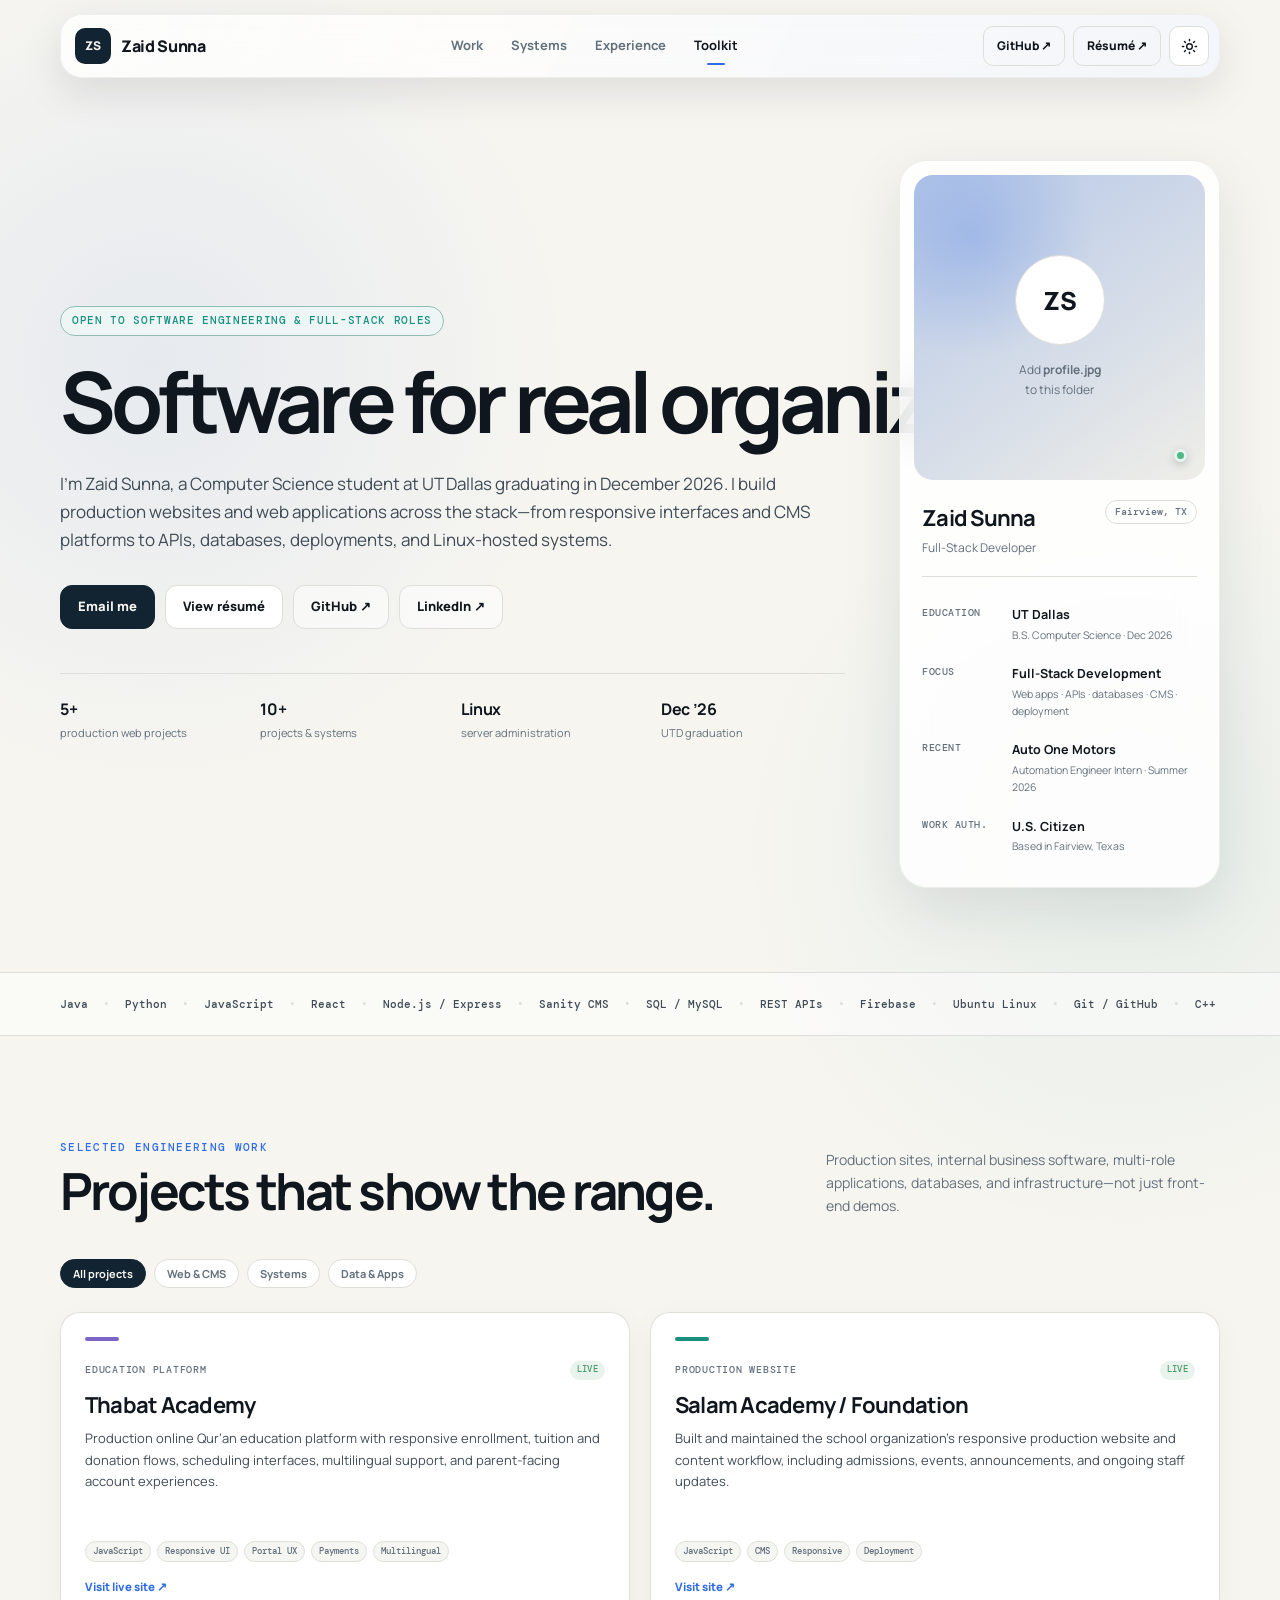
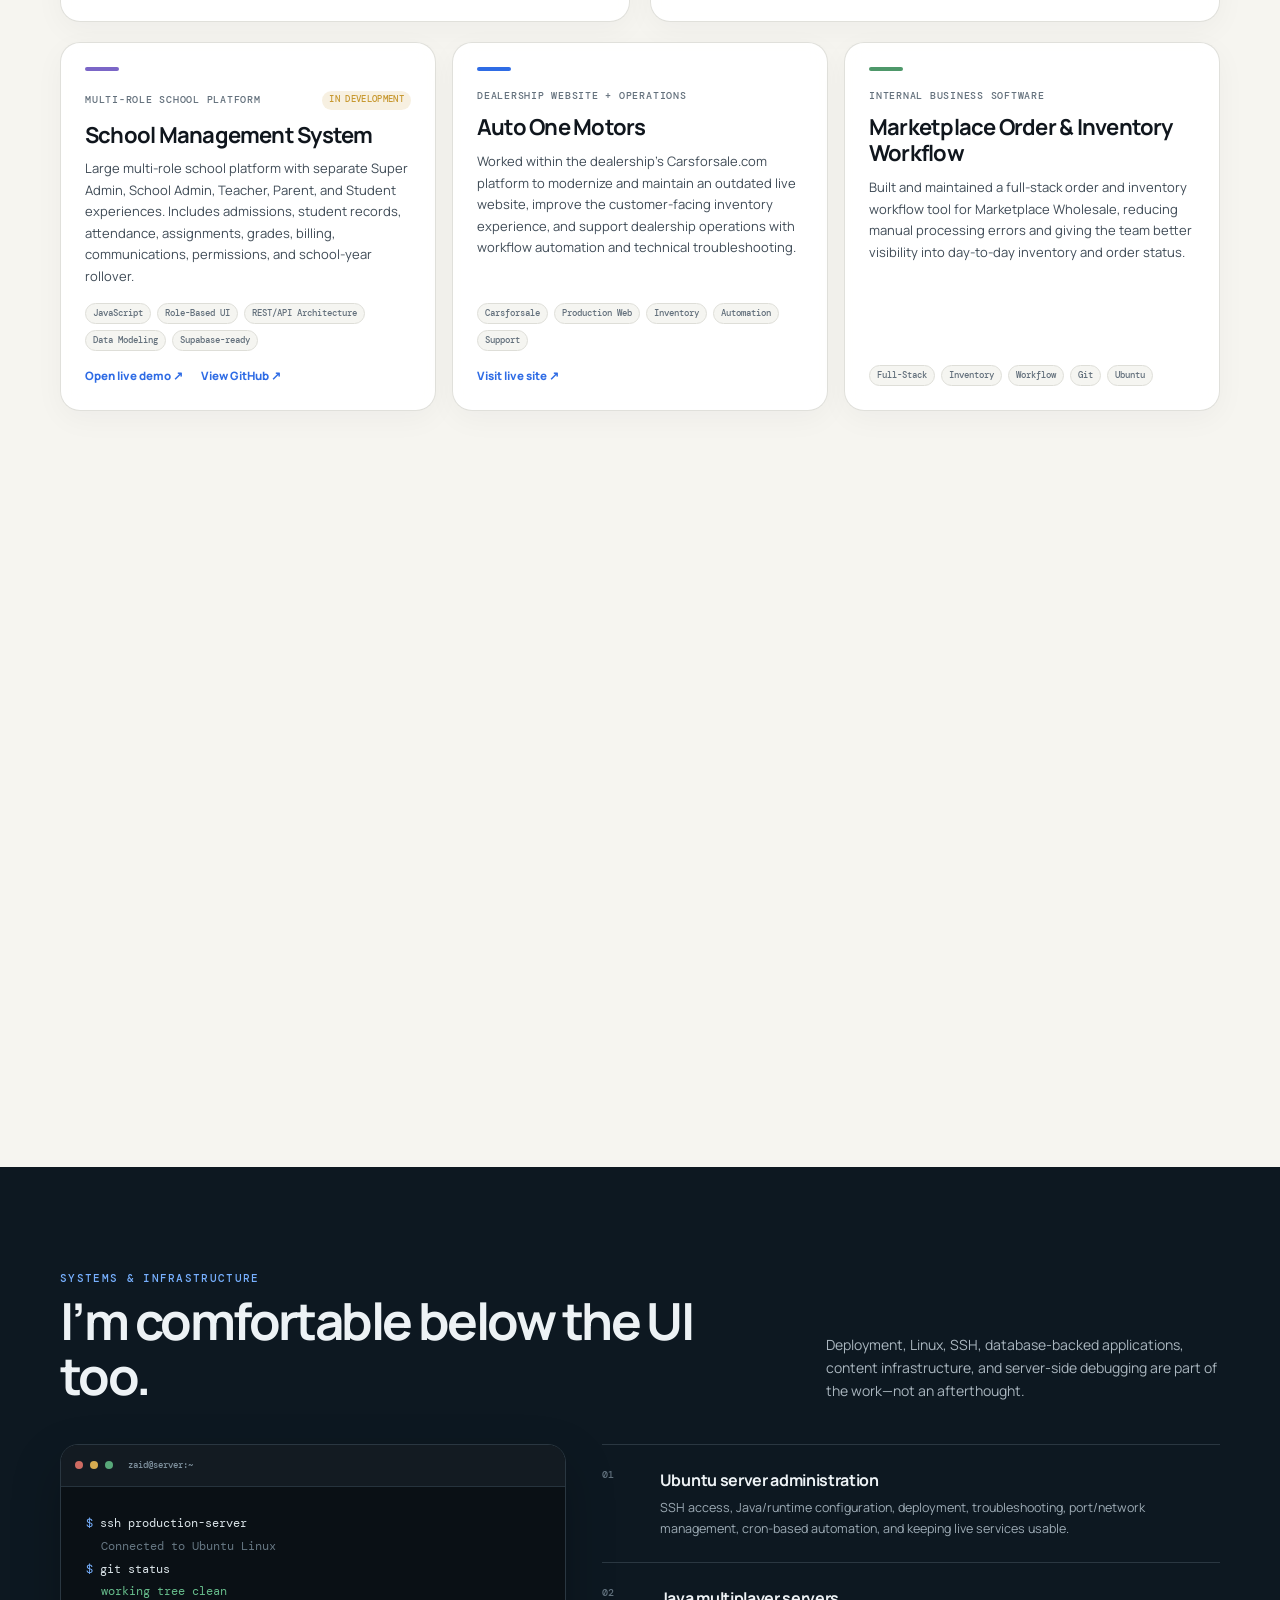
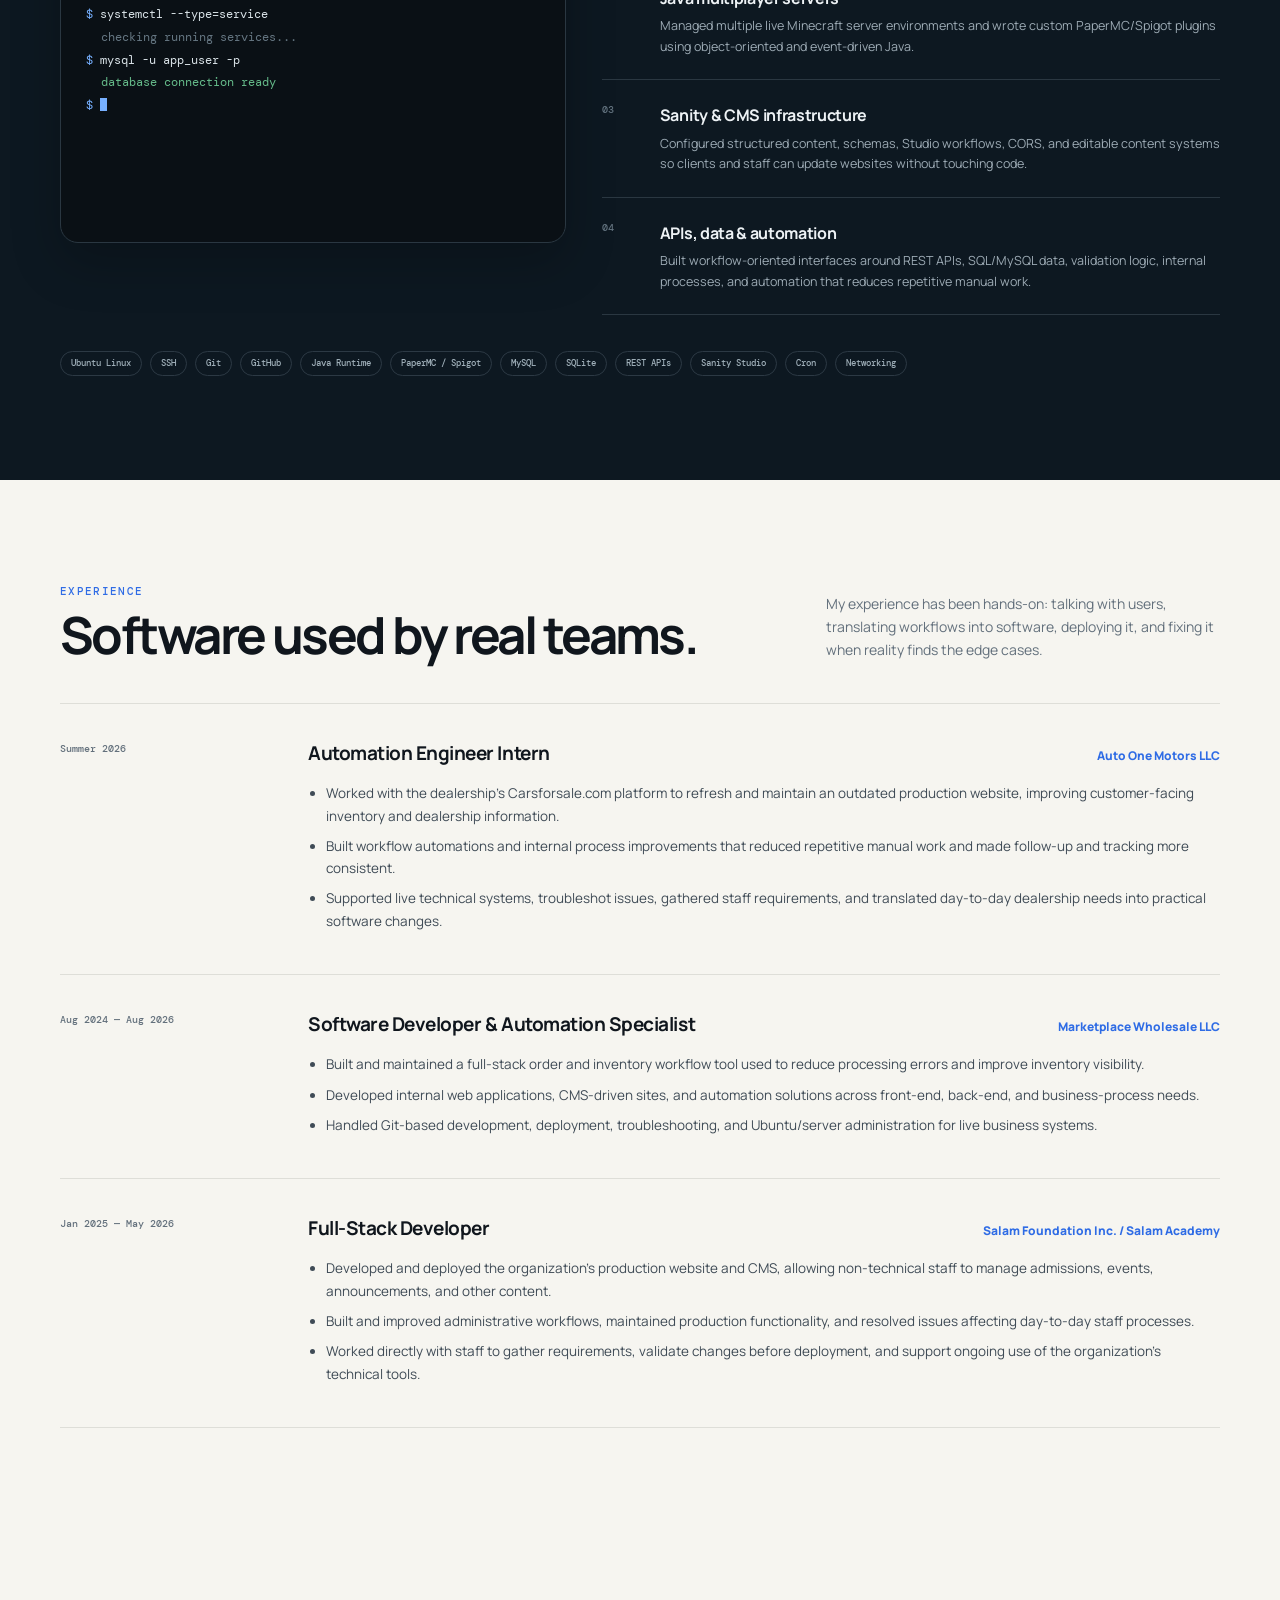
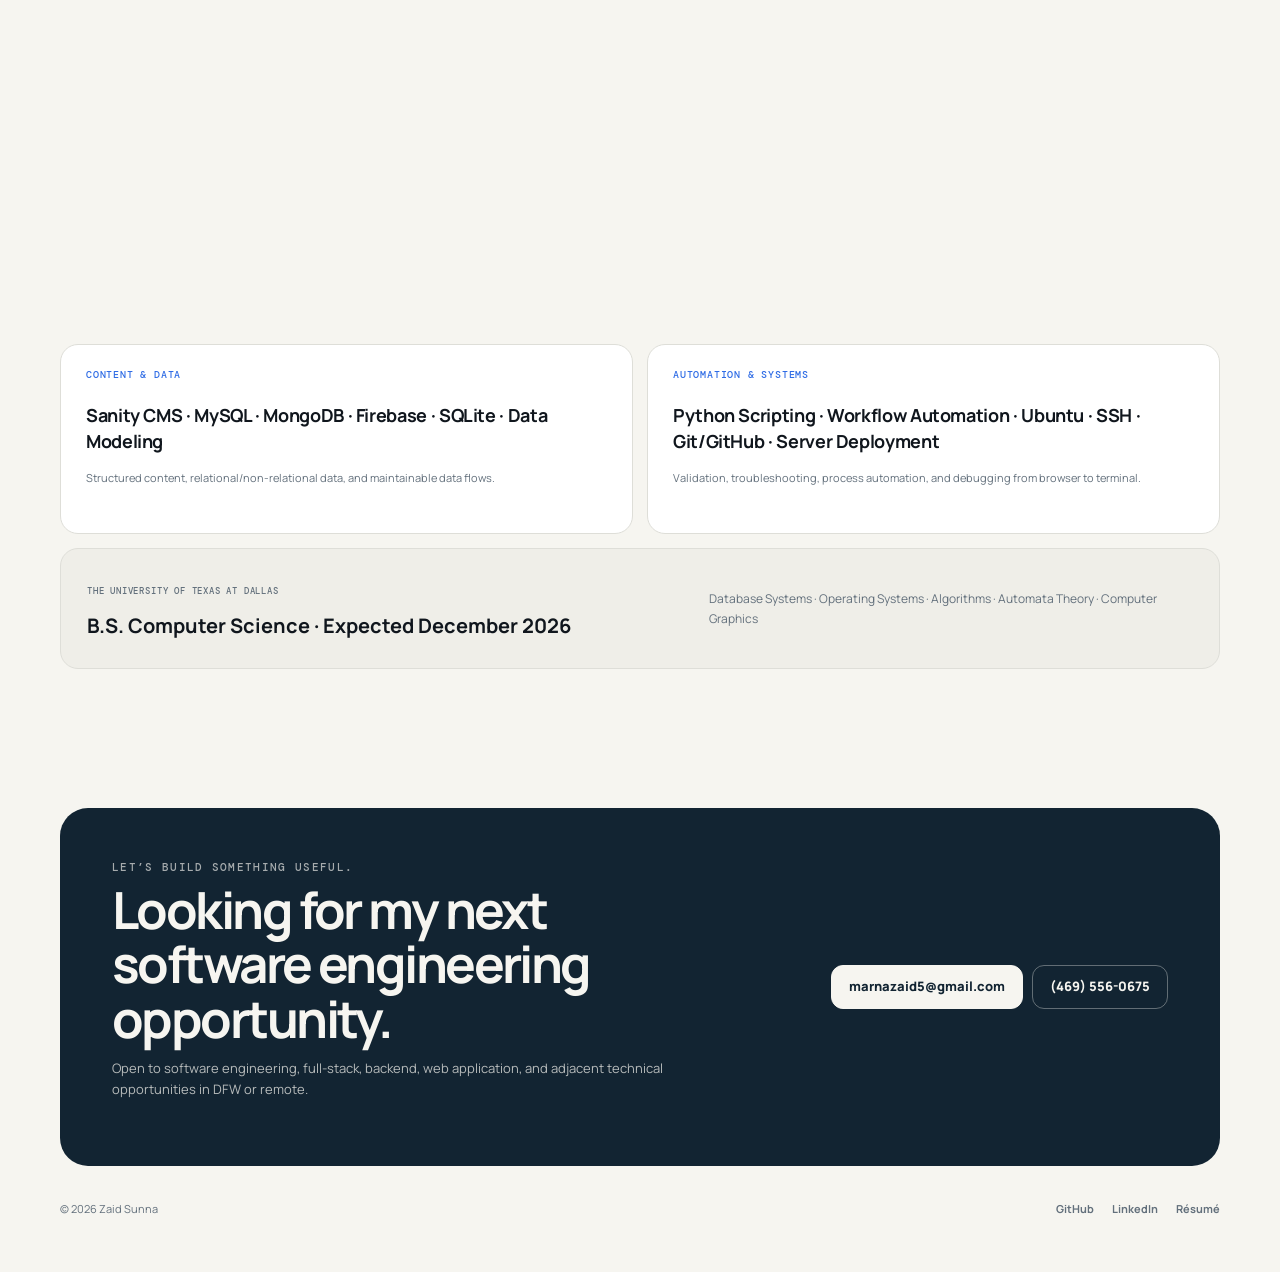
==== commit 35a6f26c: "Added more things here and there" ====
--- a/index.html
+++ b/index.html
@@ -6,7 +6,29 @@
   <meta name="description" content="Portfolio of Zaid Sunna, a UT Dallas Computer Science student and full-stack developer building production websites, web applications, APIs, databases, and server-backed systems.">
   <meta name="theme-color" content="#0f1720">
   <title>Zaid Sunna — Full-Stack Developer</title>
+
+  <!-- Favicons -->
   <link rel="icon" href="favicon.svg" type="image/svg+xml">
+  <link rel="icon" href="favicon.ico" sizes="any">
+  <link rel="icon" type="image/png" sizes="32x32" href="favicon-32.png">
+  <link rel="icon" type="image/png" sizes="16x16" href="favicon-16.png">
+  <link rel="apple-touch-icon" sizes="180x180" href="apple-touch-icon.png">
+  <link rel="manifest" href="site.webmanifest">
+
+  <!-- Social sharing (Open Graph / Twitter) -->
+  <!-- og:image/twitter:image use a relative path, which most scrapers resolve fine.
+       Once this is live on its final domain, swap them for the full URL
+       (e.g. https://yourdomain.com/og-image.png) for maximum compatibility. -->
+  <meta property="og:type" content="website">
+  <meta property="og:title" content="Zaid Sunna — Full-Stack Developer">
+  <meta property="og:description" content="UT Dallas Computer Science student and full-stack developer building production websites, web applications, APIs, databases, and server-backed systems.">
+  <meta property="og:image" content="og-image.png">
+  <meta property="og:image:width" content="1200">
+  <meta property="og:image:height" content="630">
+  <meta name="twitter:card" content="summary_large_image">
+  <meta name="twitter:title" content="Zaid Sunna — Full-Stack Developer">
+  <meta name="twitter:description" content="UT Dallas Computer Science student and full-stack developer building production websites, web applications, APIs, databases, and server-backed systems.">
+  <meta name="twitter:image" content="og-image.png">
 
   <link rel="preconnect" href="https://fonts.googleapis.com">
   <link rel="preconnect" href="https://fonts.gstatic.com" crossorigin>
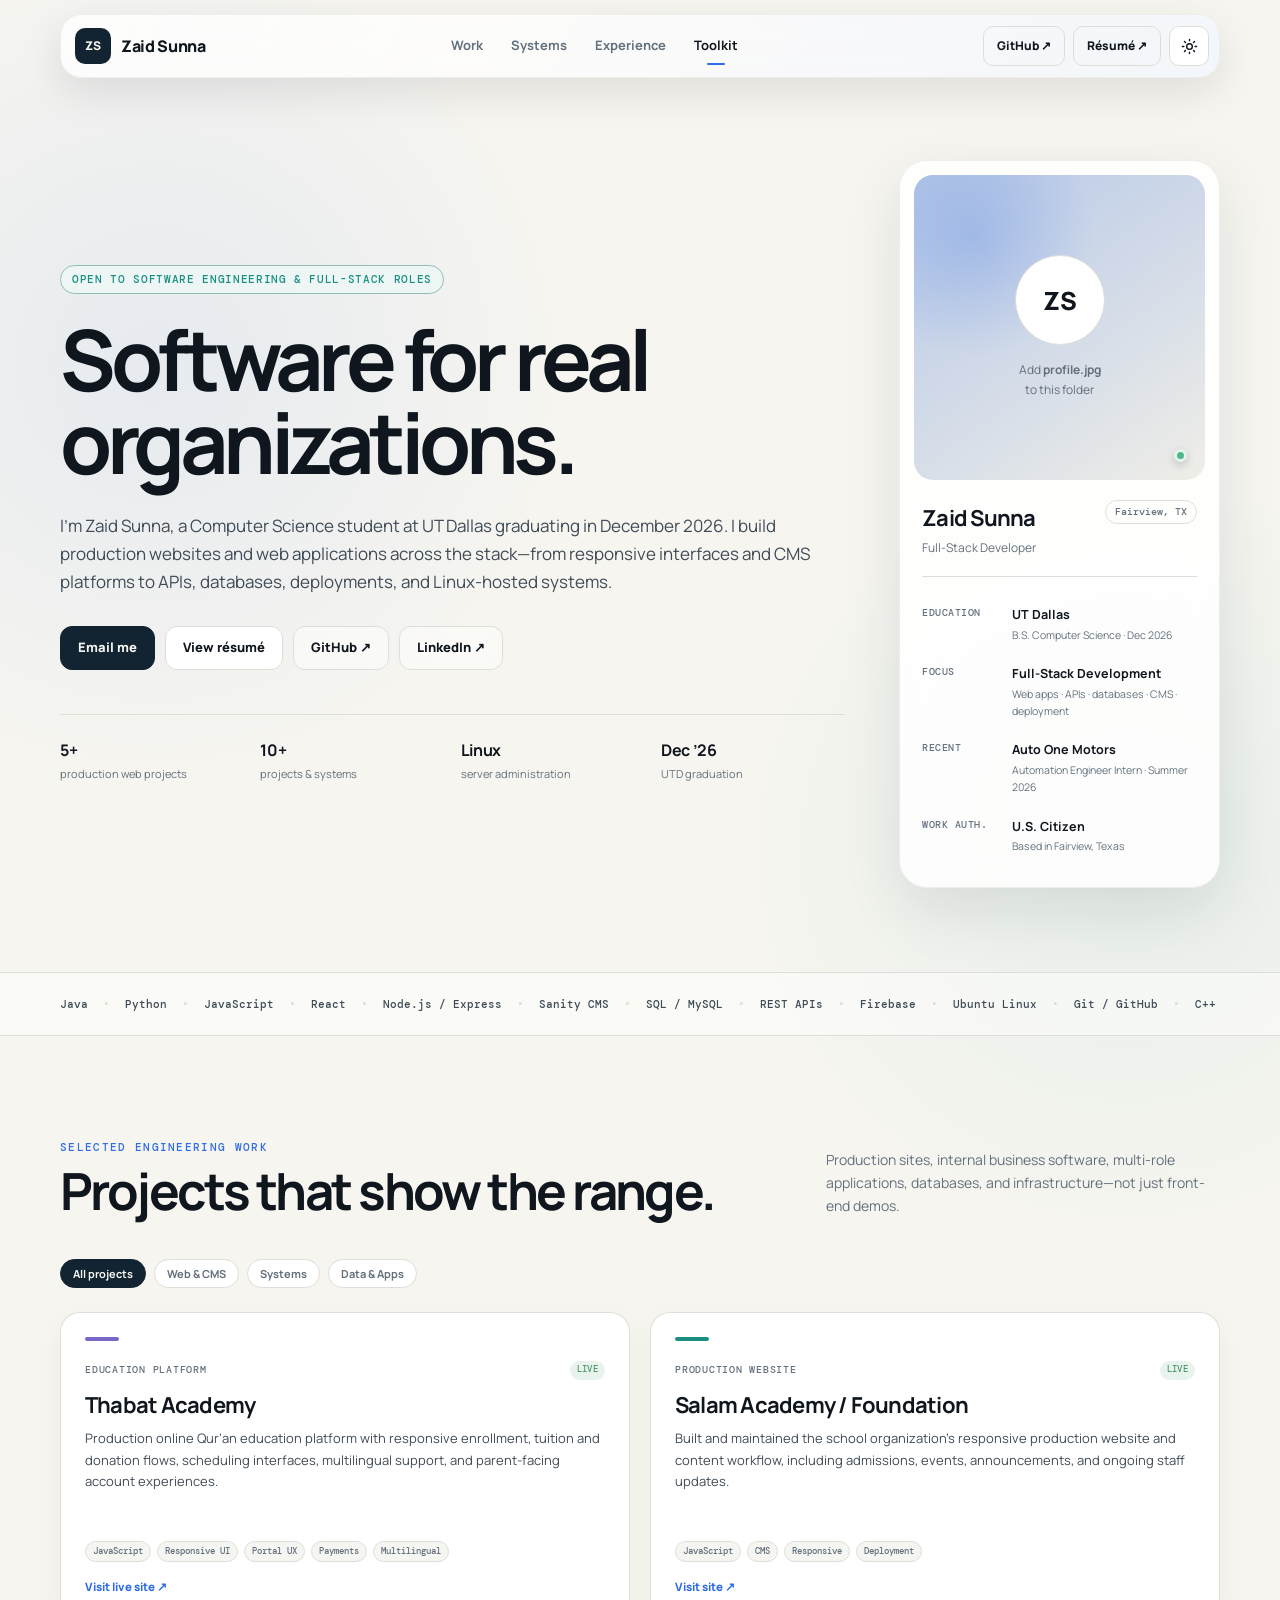
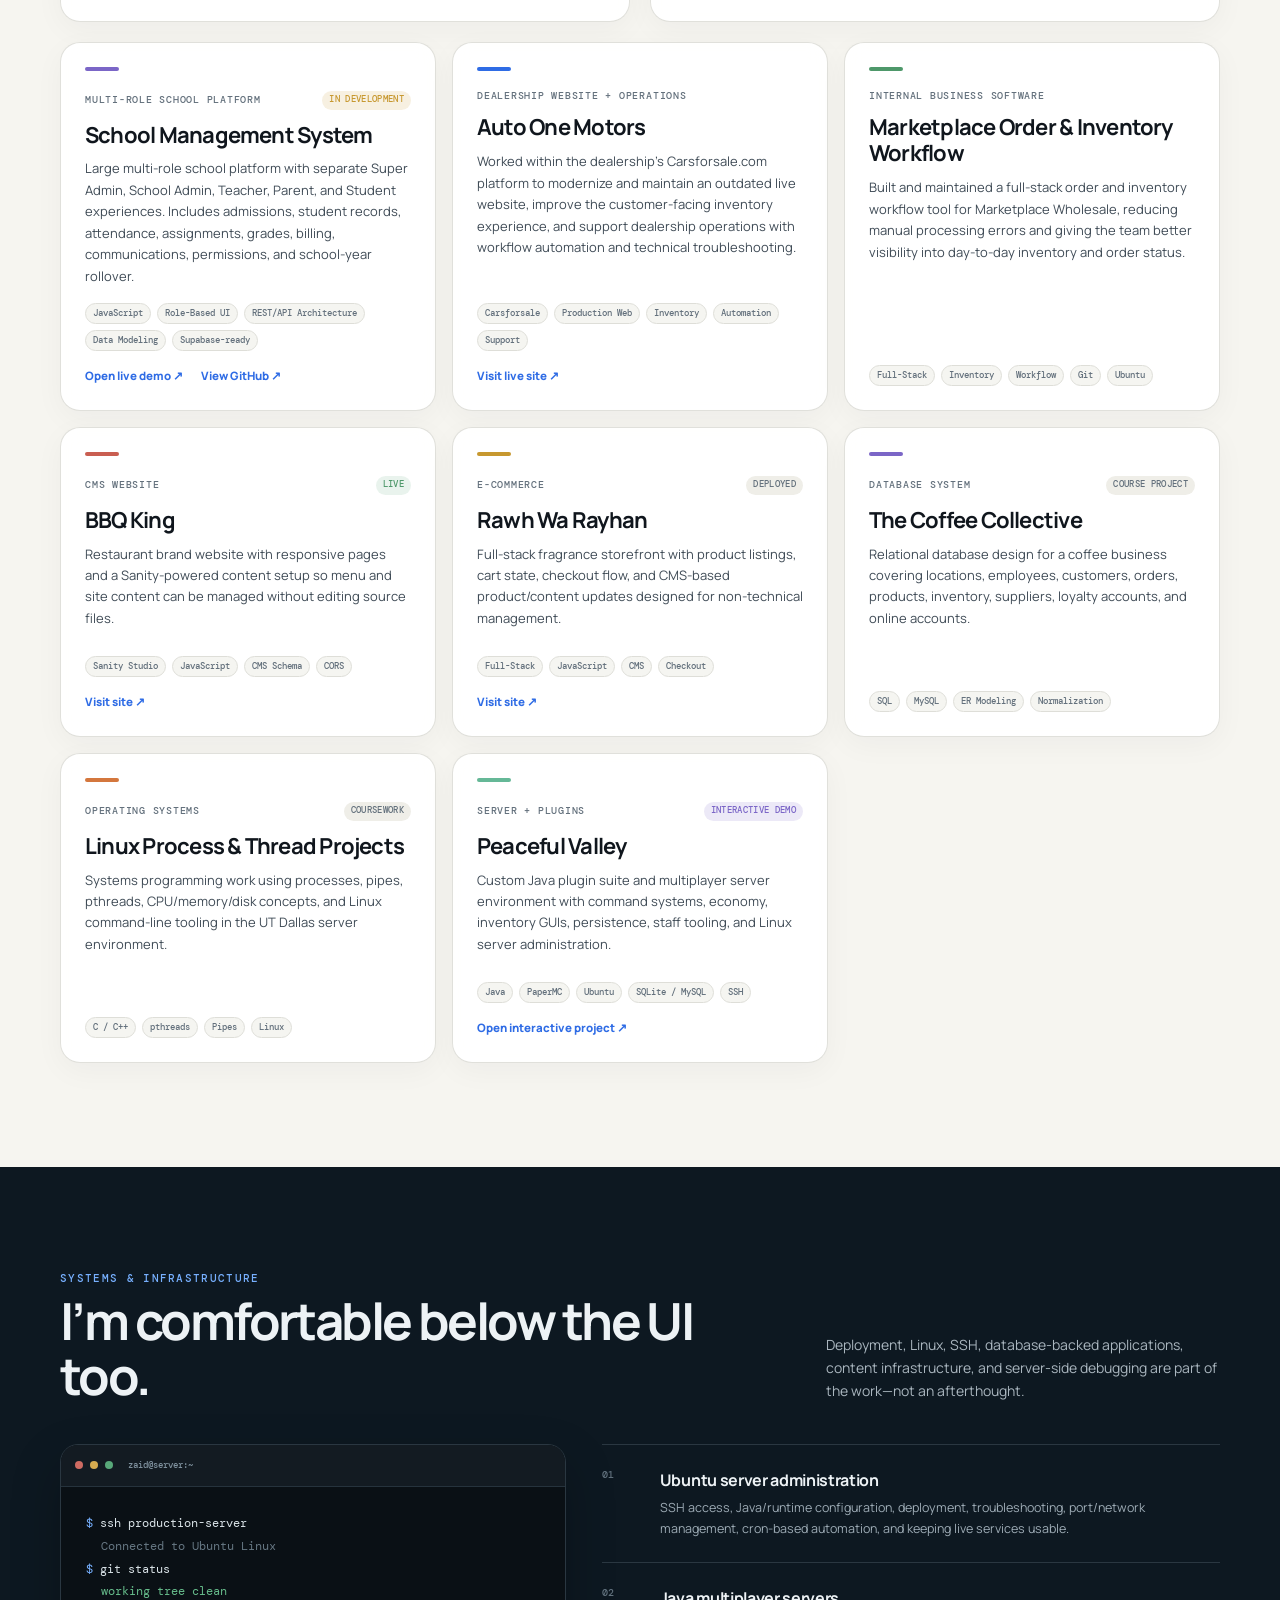
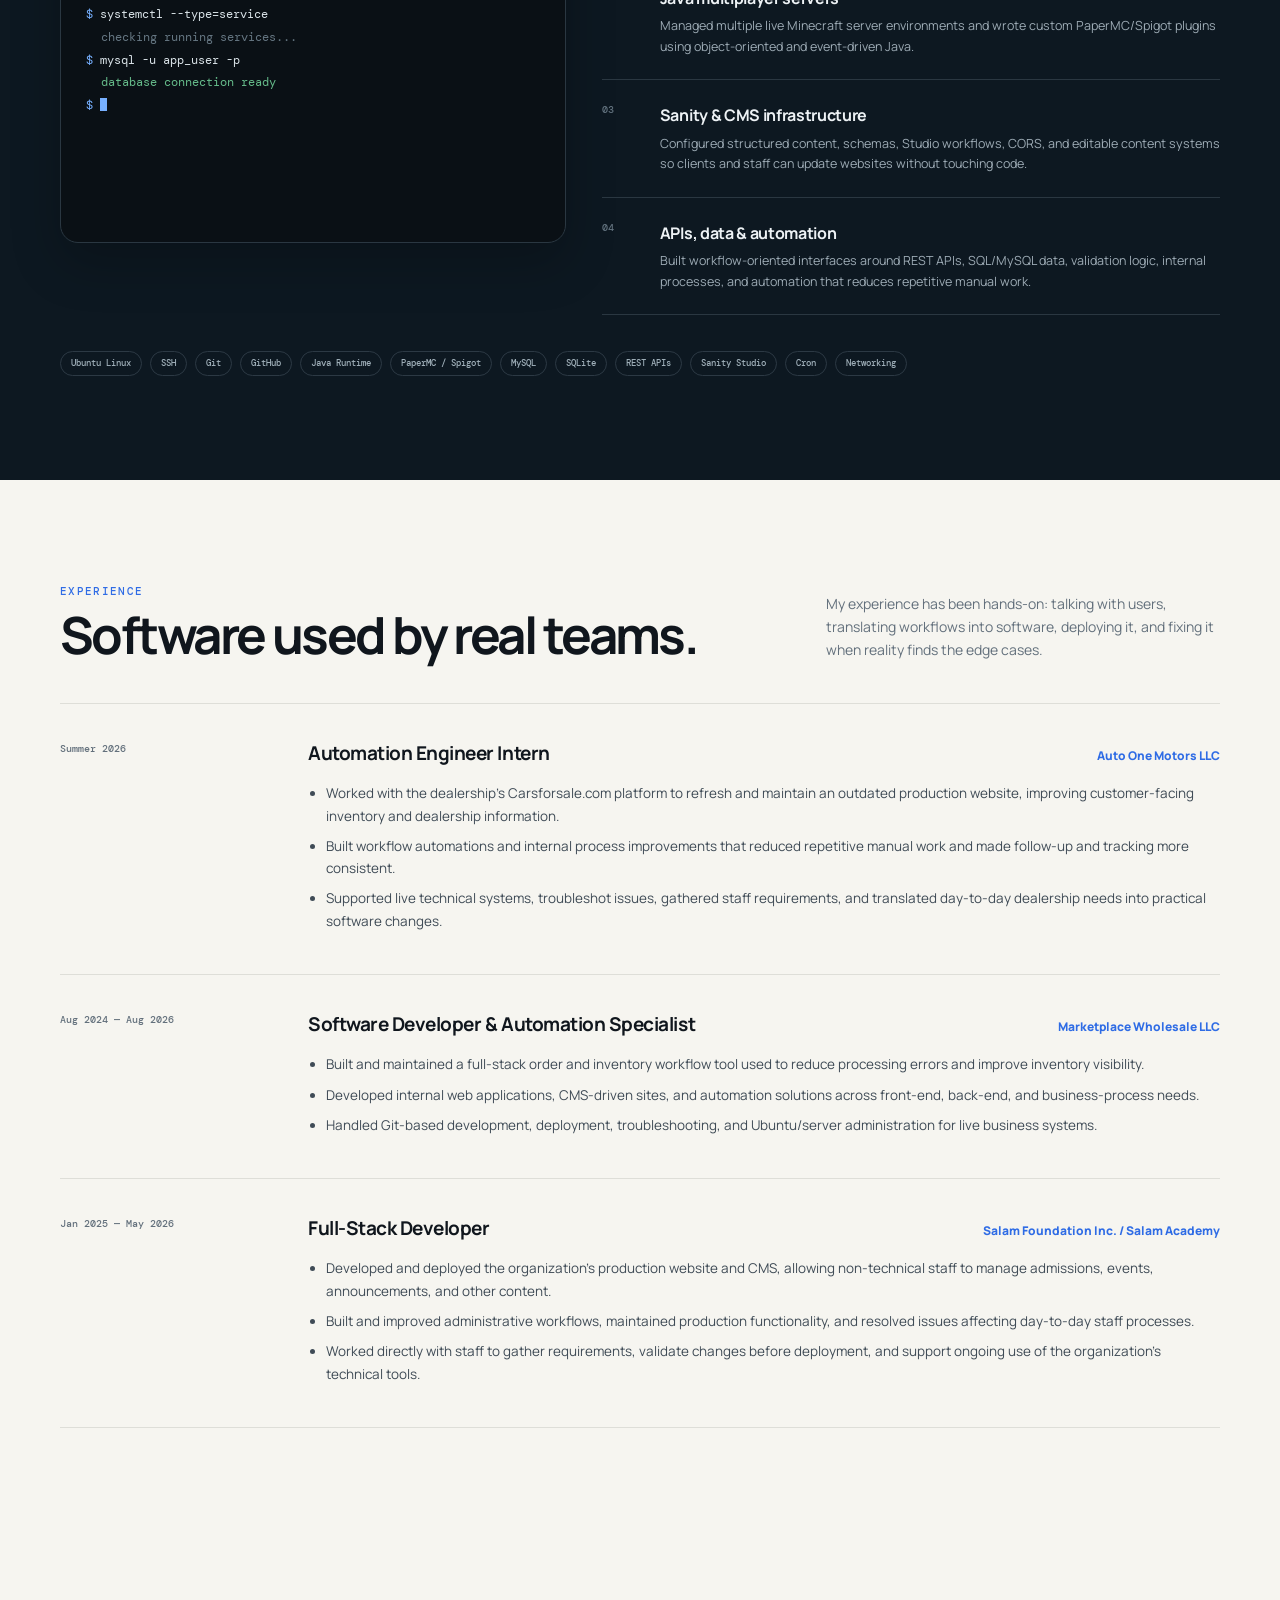
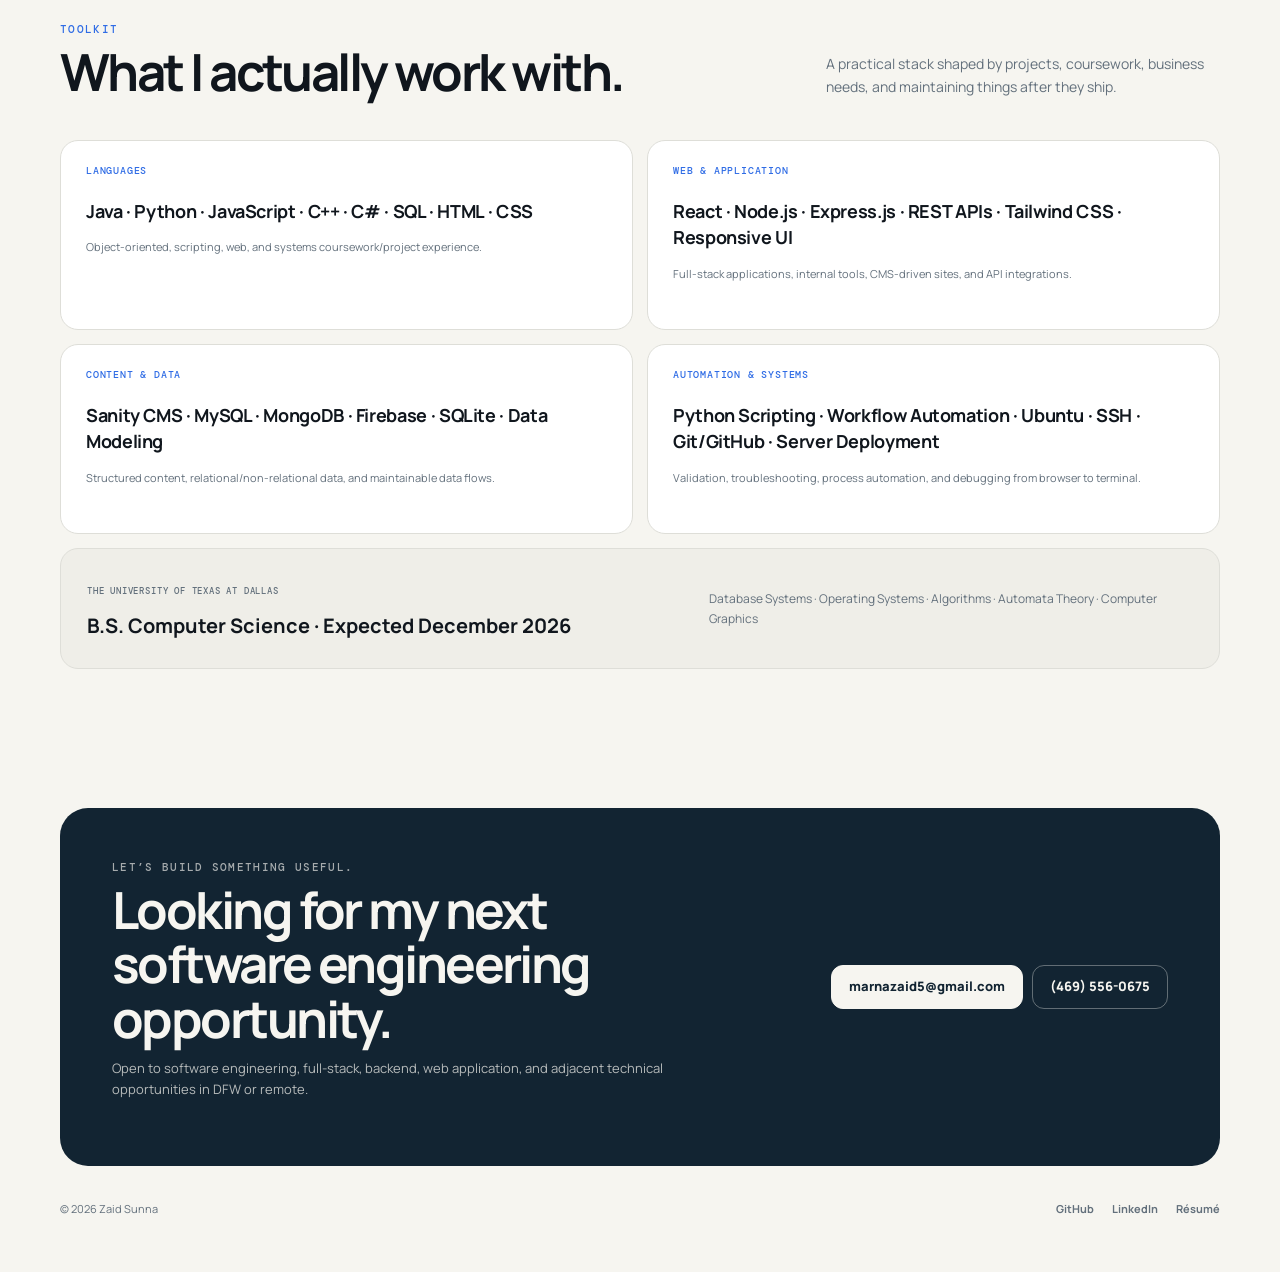
==== commit 77424bac: "fixed sentence" ====
--- a/index.html
+++ b/index.html
@@ -89,7 +89,8 @@
     <header class="hero page-shell" id="top">
       <div class="hero-copy">
         <div class="availability reveal">Open to software engineering &amp; full-stack roles</div>
-        <h1 class="reveal hero-title-compact">Software for real organizations.</h1>
+        <h1 class="reveal hero-title-compact">Software for real 
+          <br>organizations.</h1>
         <p class="hero-lead reveal">
           I’m Zaid Sunna, a Computer Science student at UT Dallas graduating in December 2026. I build production websites and web applications across the stack—from responsive interfaces and CMS platforms to APIs, databases, deployments, and Linux-hosted systems.
         </p>
